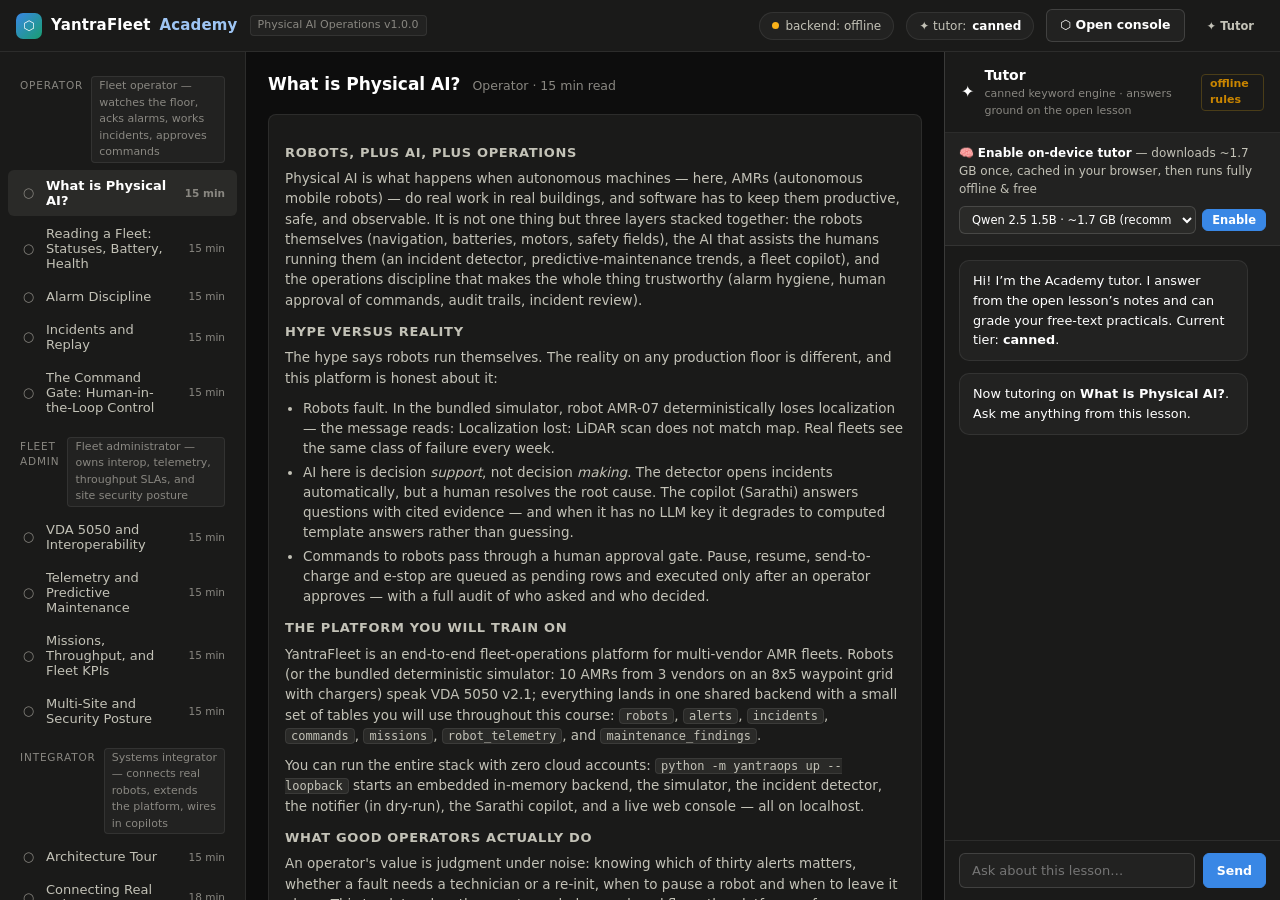
==== academy/index.html @ 687c4c83 "v0.10: YantraFleet Academy — learn-by-operating, live-verified checkride certification, WebLLM on-de" ====
<!DOCTYPE html>
<!-- ================================================================
  YantraFleet ACADEMY — learn Physical AI by operating a live fleet
  =================================================================
  CONFIG (all optional — the academy degrades gracefully):

  1. Content packs
     - Loaded from ./content/pack-physical-ai.json (relative fetch).
     - On ANY failure (404, file://, bad JSON, schema mismatch) the app
       falls back to a small EMBEDDED starter pack (3 lessons + a
       checkride) so the page always works.
     - The full pack schema is documented in academy/README.md.

  2. Live backend (PostgREST / Supabase — same params as the console)
     - ?supa=<PostgREST base url>   overrides SUPA_URL
     - ?key=<anon key>              overrides SUPA_KEY
     - ?site=<site id>              exposed as window.SITE
     Practical "Verify" buttons and the checkride query the backend
     read-only (GET /rest/v1/<table>?<filter>). If the backend is
     unreachable, verification fails with a clear message — lessons
     and quizzes still work fully offline.

  3. Tutor tiers (window.YFTutor — stable interface, swappable guts)
     - 'canned'  : built-in keyword engine over the lesson's
                   tutor_context + key_points. Always available.
     - 'sarathi' : if http://localhost:8001/health is reachable,
                   questions POST to /ask with a lesson-context prefix.
                   ?token=<bearer> adds an Authorization header
                   (same convention as the console copilot).
     - 'webllm'  : OPT-IN in-browser model via WebLLM (mlc-ai). Nothing
                   loads at page-open: the runtime is dynamic-import()ed
                   from a CDN only after the user clicks "Enable
                   on-device tutor" in the tutor panel (WebGPU browsers
                   only; model weights are cached by the browser, then
                   questions never leave the machine). Test/self-host
                   seam: window.__YF_WEBLLM_FACTORY (see the WEBLLM
                   TIER section at the bottom of the script).

  4. 'Open console' links to ../console/index.html preserving the
     supa/key/site/token query params.

  No build step. Open index.html directly or serve statically:
      cd academy && python3 -m http.server 8090
  ================================================================ -->
<html lang="en">
<head>
<meta charset="UTF-8">
<meta name="viewport" content="width=device-width, initial-scale=1.0">
<title>YantraFleet Academy — Learn Physical AI</title>
<style>
/* ============ Design tokens (shared with the console — dark, ISA-101) ============ */
:root{
  --page:#0d0d0d; --surface:#1a1a19; --surface2:#222221; --surface3:#2a2a28;
  --border:rgba(255,255,255,.08); --border2:rgba(255,255,255,.14);
  --ink:#ffffff; --ink2:#c3c2b7; --muted:#898781;
  --s1:#3987e5; --s2:#d95926; --s3:#199e70; --s4:#c98500;
  --good:#0ca30c; --warn:#fab219; --serious:#ec835a; --crit:#d03b3b;
  --accent:#3987e5;
  --r:8px; --r-sm:6px;
  --font:system-ui,-apple-system,"Segoe UI",sans-serif;
}
*{box-sizing:border-box;margin:0;padding:0}
[hidden]{display:none!important}
html,body{height:100%}
body{background:var(--page);color:var(--ink);font-family:var(--font);font-size:13.5px;line-height:1.5;overflow:hidden}
button{font-family:inherit;cursor:pointer}
a{color:#9ec5f4}
::-webkit-scrollbar{width:10px;height:10px}
::-webkit-scrollbar-thumb{background:#333;border-radius:6px;border:2px solid var(--page)}
::-webkit-scrollbar-track{background:transparent}

/* ============ App shell: header / rail / main / tutor ============ */
#app{display:grid;grid-template-columns:246px 1fr 336px;grid-template-rows:52px 1fr;height:100vh}
#app.no-tutor{grid-template-columns:246px 1fr 0}
#app.no-tutor #tutor{display:none}
header{grid-column:1/4;display:flex;align-items:center;gap:12px;padding:0 16px;background:var(--surface);border-bottom:1px solid var(--border)}
.logo{display:flex;align-items:center;gap:9px;font-weight:700;font-size:15px;letter-spacing:.01em}
.logo .mark{width:26px;height:26px;border-radius:7px;background:linear-gradient(135deg,#3987e5,#199e70);display:grid;place-items:center;font-size:13px}
.spacer{flex:1}
.chip{display:inline-flex;align-items:center;gap:6px;background:var(--surface2);border:1px solid var(--border);border-radius:20px;padding:4px 12px;font-size:12px;color:var(--ink2);white-space:nowrap}
.chip .dot{width:7px;height:7px;border-radius:50%}
.pill{font-size:11px;color:var(--muted);background:var(--surface2);border:1px solid var(--border);border-radius:4px;padding:1px 7px}
.btn{background:var(--surface2);border:1px solid var(--border2);color:var(--ink);border-radius:var(--r-sm);padding:6px 13px;font-size:12.5px;font-weight:600;display:inline-flex;align-items:center;gap:6px;text-decoration:none}
.btn:hover{background:var(--surface3)}
.btn.primary{background:var(--accent);border-color:var(--accent);color:#fff}
.btn.primary:hover{filter:brightness(1.1)}
.btn.ghost{background:none;border-color:transparent;color:var(--ink2)}
.btn.ghost:hover{background:var(--surface2)}
.btn.sm{padding:3px 9px;font-size:11.5px}
.btn.danger{border-color:#5c2a2a;color:#e66767}
.btn[disabled]{opacity:.45;cursor:not-allowed}

/* ============ Left rail (tracks / lessons) ============ */
#rail{background:var(--surface);border-right:1px solid var(--border);padding:12px 8px;display:flex;flex-direction:column;gap:2px;overflow-y:auto}
#rail .sec{font-size:10.5px;text-transform:uppercase;letter-spacing:.08em;color:var(--muted);padding:12px 12px 5px;display:flex;gap:8px;align-items:baseline}
#rail .sec .role{margin-left:auto;text-transform:none;letter-spacing:0}
#rail button.lsn{display:flex;align-items:center;gap:9px;width:100%;background:none;border:none;color:var(--ink2);padding:8px 12px;border-radius:var(--r-sm);font-size:13px;text-align:left}
#rail button.lsn:hover{background:var(--surface2);color:var(--ink)}
#rail button.lsn.on{background:var(--surface3);color:var(--ink);font-weight:600}
#rail .tick{width:17px;text-align:center;font-style:normal;flex:none}
#rail .tick.done{color:var(--good)}
#rail .tick.todo{color:var(--muted)}
#rail .min{margin-left:auto;font-size:10.5px;color:var(--muted);white-space:nowrap}
.rail-foot{margin-top:auto;padding:10px 8px 4px;border-top:1px solid var(--border);display:flex;flex-direction:column;gap:6px}
.rail-foot .row{display:flex;gap:6px}
.rail-foot .note{font-size:10.5px;color:var(--muted);padding:0 4px}
.prog-track{background:var(--surface3);border-radius:4px;height:6px;overflow:hidden;margin:4px 4px 2px}
.prog-fill{height:100%;border-radius:4px;background:var(--s3);transition:width .3s ease}

/* ============ Main ============ */
main{overflow:hidden;position:relative;display:flex}
.view{display:none;flex:1;overflow-y:auto;padding:20px 22px}
.view.on{display:block}
.vhead{display:flex;align-items:baseline;gap:12px;margin-bottom:16px;flex-wrap:wrap}
.vhead h1{font-size:17px;font-weight:700}
.vhead .sub{color:var(--muted);font-size:12.5px}
.vhead .right{margin-left:auto;display:flex;gap:8px;align-items:center}
.card{background:var(--surface);border:1px solid var(--border);border-radius:var(--r);padding:16px;margin-bottom:14px}
.card h3{font-size:12px;font-weight:600;color:var(--ink2);text-transform:uppercase;letter-spacing:.05em;margin-bottom:10px;display:flex;align-items:center;gap:8px}
.card h3 .right{margin-left:auto;font-weight:400;text-transform:none;letter-spacing:0;color:var(--muted);font-size:11.5px}
.empty{color:var(--muted);font-size:12.5px;padding:14px;text-align:center}
.body-html p{margin:0 0 10px;color:var(--ink2)}
.body-html p:last-child{margin-bottom:0}
.body-html b,.body-html strong{color:var(--ink)}
.body-html ul,.body-html ol{margin:6px 0 10px 18px;color:var(--ink2)}
.body-html li{margin:3px 0}
.body-html code{background:var(--surface3);border:1px solid var(--border);border-radius:4px;padding:0 5px;font-size:12px}
.body-html pre{background:var(--surface3);border:1px solid var(--border);border-radius:6px;padding:10px 12px;overflow-x:auto;font-size:12px;margin:8px 0}
.body-html h3,.body-html h4{margin:12px 0 6px;font-size:13px}
.kp{display:flex;gap:9px;padding:6px 0;font-size:12.8px;color:var(--ink2);border-bottom:1px solid var(--border);align-items:flex-start}
.kp:last-child{border-bottom:none}
.kp .ic{color:var(--s3);flex:none;font-style:normal}

/* ============ Quiz ============ */
.qq{padding:12px 0;border-bottom:1px solid var(--border)}
.qq:last-child{border-bottom:none}
.qq .qt{font-weight:600;margin-bottom:8px;font-size:13px}
.q-opt{display:block;width:100%;text-align:left;background:var(--surface2);border:1px solid var(--border);color:var(--ink2);border-radius:var(--r-sm);padding:8px 12px;font-size:12.5px;margin:5px 0}
.q-opt:hover{border-color:var(--border2);color:var(--ink)}
.q-opt.ok{border-color:var(--s3);color:#7fd6b3;background:#12241c}
.q-opt.bad{border-color:var(--crit);color:#e88;background:#2a1414}
.q-opt[disabled]{cursor:default}
.q-explain{margin-top:8px;font-size:12.3px;border-radius:var(--r-sm);padding:9px 12px;border:1px solid var(--border);background:var(--surface2);color:var(--ink2)}
.q-explain b{color:var(--ink)}
.q-explain.right b{color:#7fd6b3}
.q-explain.wrong b{color:#e88}
#quiz-score{font-size:12.5px;margin-top:10px;color:var(--ink2)}
#quiz-score b{color:var(--ink)}

/* ============ Practical / verify ============ */
.practical{border-left:3px solid var(--accent)}
.vres{margin-top:10px;border-radius:var(--r-sm);padding:9px 12px;font-size:12.5px;border:1px solid var(--border);display:none}
.vres.show{display:block}
.vres.ok{background:#12241c;border-color:#1e4a38;color:#7fd6b3}
.vres.bad{background:#2a1414;border-color:#5c2a2a;color:#e88}
textarea.free{width:100%;min-height:84px;background:var(--surface2);border:1px solid var(--border2);border-radius:var(--r-sm);color:var(--ink);padding:9px 12px;font-size:12.8px;font-family:inherit;outline:none;resize:vertical;margin:8px 0}
textarea.free:focus{border-color:#2a4a75}

/* ============ Checkride ============ */
.cr-meta{display:flex;gap:10px;align-items:center;flex-wrap:wrap;margin-bottom:14px}
.cr-timer{font-variant-numeric:tabular-nums;font-weight:700;font-size:15px;background:var(--surface2);border:1px solid var(--border2);border-radius:var(--r-sm);padding:4px 12px}
.cr-steps{display:flex;gap:6px;margin:2px 0 0}
.cr-dot{width:22px;height:6px;border-radius:3px;background:var(--surface3)}
.cr-dot.pass{background:var(--s3)}
.cr-dot.fail{background:var(--crit)}
.cr-dot.cur{background:var(--accent)}
.rubric li{margin:3px 0;color:var(--ink2);font-size:12.3px}
input.name{background:var(--surface2);border:1px solid var(--border2);border-radius:var(--r-sm);color:var(--ink);padding:9px 12px;font-size:13px;font-family:inherit;outline:none;width:260px}
input.name:focus{border-color:#2a4a75}

/* ============ Certificate (light "paper" card, print-first) ============ */
.cert{background:#fbfaf6;color:#1c1c1a;border-radius:10px;max-width:760px;margin:0 auto;padding:44px 52px;border:1px solid #d9d6cb;box-shadow:0 18px 50px rgba(0,0,0,.5)}
.cert .brand{display:flex;align-items:center;gap:10px;font-weight:700;font-size:15px;color:#333}
.cert .brand .mark{width:28px;height:28px;border-radius:7px;background:linear-gradient(135deg,#3987e5,#199e70);display:grid;place-items:center;color:#fff;font-size:13px}
.cert h2{font-size:24px;margin:26px 0 4px;letter-spacing:.01em}
.cert .sub2{color:#6b6a63;font-size:13px}
.cert .name{font-size:30px;font-weight:700;margin:22px 0 4px;border-bottom:2px solid #d9d6cb;display:inline-block;padding:0 24px 6px}
.cert .meta{display:flex;gap:34px;margin-top:26px;flex-wrap:wrap}
.cert .meta .kv{font-size:12.5px;color:#6b6a63}
.cert .meta .kv b{display:block;color:#1c1c1a;font-size:14px;font-variant-numeric:tabular-nums}
.cert .code{margin-top:26px;font-size:11.5px;color:#6b6a63}
.cert .code b{font-family:ui-monospace,Menlo,monospace;color:#333;letter-spacing:.08em}
.cert .foot{margin-top:24px;padding-top:14px;border-top:1px solid #e4e1d6;font-size:10.5px;color:#8a887f}
.cert-actions{max-width:760px;margin:14px auto 0;display:flex;gap:8px;justify-content:center}

/* ============ Tutor panel ============ */
#tutor{background:var(--surface);border-left:1px solid var(--border2);display:flex;flex-direction:column;overflow:hidden}
.tp-head{display:flex;align-items:center;gap:10px;padding:13px 16px;border-bottom:1px solid var(--border)}
.tp-head .t{font-weight:700;font-size:14px}
.tp-head .s{font-size:11px;color:var(--muted)}
.tp-body{flex:1;overflow-y:auto;padding:14px;display:flex;flex-direction:column;gap:12px}
.msg{max-width:94%;border-radius:10px;padding:10px 13px;font-size:12.8px;line-height:1.55}
.msg.user{align-self:flex-end;background:#1c3a63;border:1px solid #2a4a75}
.msg.ai{align-self:flex-start;background:var(--surface2);border:1px solid var(--border)}
.msg.ai ul{margin:6px 0 2px 16px}
.msg .src{display:inline-block;margin-top:7px}
.tp-input{display:flex;gap:8px;padding:12px 14px;border-top:1px solid var(--border)}
.tp-input input{flex:1;background:var(--surface2);border:1px solid var(--border2);border-radius:var(--r-sm);color:var(--ink);padding:9px 12px;font-size:13px;font-family:inherit;outline:none}
.tp-input input:focus{border-color:#2a4a75}
.tier-pill{font-size:11px;border-radius:4px;padding:1px 8px;border:1px solid;font-weight:600}
.tier-pill.canned{color:var(--s4);border-color:#4a3d18}
.tier-pill.sarathi{color:#7fd6b3;border-color:#1e4a38}
.tier-pill.webllm{color:#9ec5f4;border-color:#2a4a75}

/* ============ WebLLM opt-in card (tutor panel) ============ */
#webllm-card{border-bottom:1px solid var(--border);padding:11px 14px;background:var(--surface2);font-size:12px}
#webllm-card .wl-head{color:var(--ink2);line-height:1.5}
#webllm-card .wl-head b{color:var(--ink)}
#webllm-card .wl-row{display:flex;gap:6px;margin-top:8px;align-items:center}
#webllm-card select{flex:1;min-width:0;background:var(--surface3);border:1px solid var(--border2);border-radius:var(--r-sm);color:var(--ink);padding:5px 8px;font-size:11.5px;font-family:inherit}
.wl-prog{background:var(--surface3);border-radius:4px;height:6px;overflow:hidden;margin-top:8px}
.wl-prog-fill{height:100%;background:var(--s1);border-radius:4px;transition:width .2s ease;width:0}
.wl-status{margin-top:5px;font-size:10.5px;color:var(--muted)}

/* ============ Toast ============ */
#toasts{position:fixed;bottom:18px;right:18px;display:flex;flex-direction:column;gap:8px;z-index:100}
.toast{background:var(--surface2);border:1px solid var(--border2);border-left:3px solid var(--accent);border-radius:var(--r-sm);padding:10px 14px;font-size:12.5px;box-shadow:0 10px 30px rgba(0,0,0,.5);animation:tin .2s ease}
@keyframes tin{from{transform:translateY(8px);opacity:0}}

@media(max-width:1180px){#app{grid-template-columns:220px 1fr 0}#tutor{display:none}}

/* ============ Print: certificate only ============ */
@media print{
  body{background:#fff;overflow:visible}
  header,#rail,#tutor,#toasts,.cert-actions,.no-print{display:none!important}
  #app{display:block;height:auto}
  main{overflow:visible;display:block}
  .view{display:none;padding:0}
  #v-cert{display:block!important;overflow:visible}
  .cert{box-shadow:none;border:2px solid #444;max-width:none}
}
</style>
</head>
<body>
<div id="app">
<header>
  <div class="logo"><div class="mark">⬡</div>YantraFleet <span style="color:#9ec5f4">Academy</span></div>
  <span class="pill" id="pack-src">loading pack…</span>
  <div class="spacer"></div>
  <div class="chip" id="chip-backend" title="Live backend used by the practical Verify checks"><span class="dot" id="be-dot" style="background:var(--muted)"></span><span id="be-lbl">backend: probing…</span></div>
  <div class="chip" title="Active tutor tier (see YFTutor in the page script)">✦ tutor: <b id="tutor-tier" style="color:var(--ink)">canned</b></div>
  <a class="btn" id="btn-open-console" href="../console/index.html" target="_blank" rel="noopener">⬡ Open console</a>
  <button class="btn ghost sm" id="btn-tutor-toggle" title="Show / hide the tutor panel">✦ Tutor</button>
</header>

<nav id="rail" aria-label="Tracks and lessons"><!-- rendered by Rail.render() --></nav>

<main id="main">
  <div class="view on" id="v-lesson"></div>
  <div class="view" id="v-checkride"></div>
  <div class="view" id="v-cert"></div>
</main>

<aside id="tutor" aria-label="Tutor panel">
  <div class="tp-head"><span style="font-size:16px">✦</span>
    <div><div class="t">Tutor</div><div class="s" id="tutor-sub">answers ground on the open lesson</div></div>
    <span class="tier-pill canned" id="tutor-tier-pill" style="margin-left:auto">offline rules</span>
  </div>
  <div id="webllm-card" hidden>
    <div class="wl-head">🧠 <b>Enable on-device tutor</b> — downloads ~1.7 GB once, cached in your browser, then runs fully offline &amp; free</div>
    <div class="wl-row" id="webllm-optin">
      <select id="webllm-model" aria-label="On-device model"></select>
      <button class="btn primary sm" id="webllm-enable">Enable</button>
    </div>
    <div class="wl-row" id="webllm-active" hidden>
      <span class="pill" style="color:#9ec5f4;border-color:#2a4a75">✓ on-device model active</span>
      <button class="btn danger sm" id="webllm-disable">Disable on-device tutor</button>
    </div>
    <div class="wl-prog" id="webllm-prog" hidden><div class="wl-prog-fill" id="webllm-prog-fill"></div></div>
    <div class="wl-status" id="webllm-status" hidden></div>
  </div>
  <div class="tp-body" id="tutor-log"></div>
  <div class="tp-input">
    <input id="tutor-in" placeholder="Ask about this lesson…">
    <button class="btn primary" id="tutor-send">Send</button>
  </div>
</aside>
</div>
<div id="toasts"></div>
<input type="file" id="imp-file" accept="application/json" style="display:none">

<script>
"use strict";
/* ================================================================
   YantraFleet Academy — lesson engine + live-backend practicals +
   checkride/certificate + pluggable tutor (window.YFTutor).
   Single file, no build step. Content schema: see academy/README.md.
   ================================================================ */
const $=s=>document.querySelector(s), $$=s=>[...document.querySelectorAll(s)];
const esc=s=>String(s==null?'':s).replace(/&/g,'&amp;').replace(/</g,'&lt;').replace(/>/g,'&gt;').replace(/"/g,'&quot;');
const pad=n=>String(n).padStart(2,'0');
function toast(m){const d=document.createElement('div');d.className='toast';d.textContent=m;$('#toasts').appendChild(d);setTimeout(()=>d.remove(),4200);}

/* ---------------- Backend config (same query params as the console) -------- */
const _cfg=new URLSearchParams(location.search);
const SUPA_URL=_cfg.get('supa')||'https://flwyvhsmgrrqpmhcqlzd.supabase.co';
const SUPA_KEY=_cfg.get('key')||'sb_publishable_7rqvPRggmPDRKNL8Jurcqg_Hf531puf'; // publishable anon key — safe client-side
window.SITE=_cfg.get('site')||null;

const API={
  hdr(extra){return Object.assign({'apikey':SUPA_KEY,'Authorization':'Bearer '+SUPA_KEY,'Content-Type':'application/json'},extra||{});},
  /* fetch wrapper, 4 s timeout — mirrors the console's Sync.q */
  async q(path,opt){
    const c=new AbortController();const t=setTimeout(()=>c.abort(),4000);
    try{const r=await fetch(SUPA_URL+'/rest/v1/'+path,Object.assign({signal:c.signal},opt,{headers:this.hdr(opt&&opt.headers)}));
      clearTimeout(t);
      if(!r.ok)throw new Error('HTTP '+r.status);
      const txt=await r.text();return txt?JSON.parse(txt):null;
    }catch(e){clearTimeout(t);throw e;}
  },
  reachable:null,
  async probe(){
    try{await this.q('alerts?select=id&limit=1');this.reachable=true;}
    catch(e){this.reachable=false;}
    const d=$('#be-dot'),l=$('#be-lbl');
    if(d)d.style.background=this.reachable?'var(--good)':'var(--warn)';
    if(l)l.textContent=this.reachable?'backend: connected':'backend: offline';
    return this.reachable;
  }
};

/* ---------------- HTML sanitizer (body_html / instructions_html) -----------
   Allowed subset: p br b strong i em code pre ul ol li h3 h4 span a[href].
   Everything else is unwrapped (text kept); script-ish elements are removed
   outright; all attributes are stripped except a safe href on <a>. */
const SAFE_TAGS={P:1,BR:1,B:1,STRONG:1,I:1,EM:1,CODE:1,PRE:1,UL:1,OL:1,LI:1,H3:1,H4:1,SPAN:1,A:1};
const DROP_TAGS={SCRIPT:1,STYLE:1,IFRAME:1,OBJECT:1,EMBED:1,LINK:1,META:1,FORM:1,INPUT:1,BUTTON:1,TEXTAREA:1,SELECT:1,SVG:1,MATH:1,TEMPLATE:1};
function sanitize(html){
  const t=document.createElement('template');t.innerHTML=String(html||'');
  let changed=true;
  while(changed){
    changed=false;
    for(const el of t.content.querySelectorAll('*')){
      if(DROP_TAGS[el.tagName]){el.remove();changed=true;break;}
      if(!SAFE_TAGS[el.tagName]){el.replaceWith(...el.childNodes);changed=true;break;}
    }
  }
  for(const el of t.content.querySelectorAll('*')){
    for(const a of [...el.attributes]){
      const keep=el.tagName==='A'&&a.name==='href'&&/^(https?:|\.\/|\.\.\/|\/|#)/i.test(a.value.trim());
      if(!keep)el.removeAttribute(a.name);
    }
    if(el.tagName==='A'){el.setAttribute('target','_blank');el.setAttribute('rel','noopener');}
  }
  return t.innerHTML;
}

/* ================================================================
   EMBEDDED starter pack — used whenever ./content/pack-physical-ai.json
   cannot be fetched/parsed, so the app always works (file://, offline,
   content agent not finished yet). Same schema as external packs.
   ================================================================ */
const EMBEDDED_PACK={
 id:'physical-ai-starter', title:'Physical AI Starter', version:'0.1.0-embedded',
 tracks:[
  {id:'trk-operator',title:'Fleet Operator Foundations',role:'Operator',
   lesson_ids:['pai-101','pai-102','pai-103']}
 ],
 lessons:[
  {id:'pai-101',title:'What is Physical AI?',minutes:8,track:'trk-operator',
   body_html:'<p><b>Physical AI</b> is software that senses, decides and acts in the real world — warehouse robots, delivery drones, inspection rovers. Unlike a chatbot, a physical agent pays for every mistake in bumped racks, blocked aisles and lost throughput.</p><p>A fleet like YantraFleet’s stitches three loops together: <b>perception</b> (LiDAR, cameras, wheel odometry fused into a position estimate), <b>planning</b> (task allocation and path routing across the fleet) and <b>actuation</b> (motor control with safety interlocks). The operator console you’ll use sits above all three, turning raw telemetry into decisions a human can supervise.</p><ul><li>Robots publish status, battery and position every few seconds.</li><li>Alerts fire when a robot’s confidence or health degrades.</li><li>Operators acknowledge alerts and approve risky commands.</li></ul>',
   key_points:[
    'Physical AI systems close a sense → decide → act loop in the real world, where errors have physical cost.',
    'Localization fuses LiDAR, cameras and odometry into a position estimate with a confidence score.',
    'The operator console renders fleet telemetry: status, battery, position and alerts for every robot.',
    'Acknowledging an alert tells the fleet a human has seen it — unacked critical alerts page the on-call operator.'
   ],
   quiz:[
    {q:'What makes Physical AI different from a purely digital agent?',
     options:['It always uses bigger neural networks','Its mistakes have physical cost in the real world','It never needs a human in the loop','It runs only on robots with wheels'],
     answer_idx:1,explain:'Physical agents act in the real world, so errors cost real throughput, damage or safety margin — that is why fleets keep humans supervising.'},
    {q:'Which sensors typically feed a robot’s localization estimate?',
     options:['Only GPS','LiDAR, cameras and wheel odometry','The operator’s mouse position','The WMS order queue'],
     answer_idx:1,explain:'Indoor robots fuse LiDAR scans, camera features and wheel odometry — GPS is useless inside a warehouse.'}
   ],
   practical:{
    instructions_html:'<p>Open the live console (button in the header — it keeps your backend settings), find an <b>unacknowledged alert</b> in the Overview alert feed and press <b>Ack</b>. Then come back here and press Verify: the academy queries the same backend for acknowledged alert rows.</p>',
    verify:{kind:'backend_check',table:'alerts',filter:'ack=eq.true&select=id&limit=10',expect:'rows>0'}
   },
   tutor_context:'Physical AI means software agents that sense, decide and act in the physical world, such as warehouse robots. Localization is the robot’s estimate of where it is, fused from LiDAR, cameras and wheel odometry, and it carries a confidence score. When localization confidence drops below threshold the robot performs a protective stop. The operator console shows each robot’s status, battery, position and alerts. Acknowledging an alert marks that a human operator has seen it; unacknowledged critical alerts can page the on-call operator. Throughput is measured in tasks per hour and drops when robots fault or reroute.'},

  {id:'pai-102',title:'Reading Fleet Telemetry',minutes:10,track:'trk-operator',
   body_html:'<p>Telemetry is the fleet’s heartbeat. Each robot streams <b>status</b> (active, charging, fault, e-stop), <b>battery</b> percentage, <b>position</b>, speed and health scores. The skill of a good operator is triage: which of ten robots deserves your next minute?</p><p>Rules of thumb:</p><ul><li>A <b>fault</b> status beats everything — a stopped robot can block an aisle and drag fleet throughput down.</li><li>Battery below ~30% should already be heading to a charger; if not, ask why.</li><li>Rising motor temperature plus vibration anomalies predict mechanical failure days ahead — that is <b>predictive maintenance</b>.</li></ul><p>Every number is evidence. The console’s charts and the copilot both exist to turn that evidence into a decision.</p>',
   key_points:[
    'Triage order: faults and e-stops first, then low battery, then degradations and maintenance findings.',
    'A faulted robot mid-aisle causes reroutes that tax the whole fleet, not just one robot.',
    'Battery under about 30% should trigger a charge trip; watch robots that ignore the threshold.',
    'Motor temperature and vibration trends predict failures days early — predictive maintenance buys planned downtime instead of mid-shift stops.'
   ],
   quiz:[
    {q:'Two robots need attention: one shows a fault mid-aisle, one is at 28% battery heading to a charger. Which first?',
     options:['The low-battery robot','The faulted robot','Neither, wait for more alerts','Restart the console'],
     answer_idx:1,explain:'The faulted robot is blocking an aisle and degrading everyone’s routes; the other robot is already doing the right thing.'},
    {q:'What does a rising vibration trend with elevated motor temperature usually indicate?',
     options:['A software bug in the console','Imminent mechanical wear — schedule maintenance','The robot is moving too slowly','Nothing, both are cosmetic'],
     answer_idx:1,explain:'Vibration + heat is the classic mechanical wear signature; catching it early converts a mid-shift failure into a planned 40-minute swap.'}
   ],
   practical:{
    instructions_html:'<p>In your own words: a robot has just dropped to a <b>localization fault</b> in a busy aisle. Describe what you would check first and what you would do in the first five minutes. Write 2–4 sentences below and let the tutor grade it against the rubric.</p>',
    verify:{kind:'self_check',prompt:'A robot shows a localization fault in a busy aisle. What do you check first, and what do you do in the first five minutes?'}
   },
   tutor_context:'Telemetry triage: handle faults and e-stops first because a stopped robot blocks aisles and forces reroutes, then low battery robots, then degradations. Battery below thirty percent should send a robot to a charger. Motor temperature and vibration trends are predictive maintenance signals: rising vibration sigma with elevated temperature means bearing or drivetrain wear with days of remaining useful life. A localization fault means the robot lost position confidence; check the map for where it stopped, check whether reflectors or racks moved nearby, re-localize from a known anchor, and clear the aisle. Escalate to an incident when throughput drops or multiple robots reroute.'},

  {id:'pai-103',title:'Humans in the Loop: Commands & Approvals',minutes:7,track:'trk-operator',
   body_html:'<p>Autonomy is a dial, not a switch. YantraFleet routes risky robot commands — <code>pause</code>, <code>resume</code>, <code>charge</code>, <code>estop</code> — through a <b>command queue with human approval</b>. The console writes a <i>pending</i> command row; a supervisor approves or rejects it; only then does the robot adapter execute it and stamp the result.</p><p>This gives you an audit trail for free: every command records who requested it, who decided, and what happened. When something goes wrong at 2 a.m., the audit view answers "who told the robot to do that?" in one query.</p>',
   key_points:[
    'Risky commands go through a pending → approved/rejected → executed pipeline, never straight to the robot.',
    'Every command row records requester, decider and outcome — an audit trail by construction.',
    'E-stop is the highest-severity command and always deserves a second pair of eyes.',
    'The same queue pattern lets the console, copilot and future automations share one safety gate.'
   ],
   quiz:[
    {q:'Why do commands pass through a pending/approved queue instead of going straight to the robot?',
     options:['It makes the UI look busier','Human approval plus an audit trail for risky actions','Robots cannot parse direct commands','To slow down operators on purpose'],
     answer_idx:1,explain:'The queue is a human-in-the-loop safety gate and doubles as the audit log of who requested and approved every action.'}
   ],
   practical:{
    instructions_html:'<p>From the console, queue a <b>pause</b> command for any robot (open a robot’s drawer, or run <code>cmdRobot(\'AMR-02\',\'pause\')</code> from the palette’s robot actions). Then press Verify — the academy checks the backend command queue for your pause command.</p>',
    verify:{kind:'backend_check',table:'commands',filter:'cmd=eq.pause&select=id,status&limit=10',expect:'rows>0'}
   },
   tutor_context:'Human in the loop command flow: the console inserts a command row with status pending, containing robot id, command such as pause resume charge or estop, and requested_by. A supervisor approves or rejects it, setting decided_by. The simulator or robot adapter executes approved commands and marks them executed or failed with a reason. This pipeline is both a safety gate and an audit trail. E-stop is the most severe command. The audit view lists the full command history with every status.'}
 ],
 checkride:{
  id:'cr-operator-1', title:'Operator Checkride I', pass_threshold:0.66,
  steps:[
   {instruction_html:'<p><b>Acknowledge an alert.</b> Open the console, find any unacknowledged alert and press Ack. Verify checks that the backend now holds at least one acknowledged alert.</p>',
    verify:{kind:'backend_check',table:'alerts',filter:'ack=eq.true&select=id&limit=10',expect:'rows>0'},
    rubric_points:['Found the alert feed on the Overview','Acknowledged an alert on the live backend']},
   {instruction_html:'<p><b>Queue a pause command.</b> From the console, request a <code>pause</code> for any robot so it lands in the human-approval queue. Verify checks the commands table for it.</p>',
    verify:{kind:'backend_check',table:'commands',filter:'cmd=eq.pause&select=id&limit=10',expect:'rows>0'},
    rubric_points:['Used the command queue instead of a direct action','Command row visible with requester recorded']},
   {instruction_html:'<p><b>Leave the board clean.</b> Acknowledge every remaining <b>critical</b> alert. Verify passes when no unacknowledged critical alerts remain on the backend.</p>',
    verify:{kind:'backend_check',table:'alerts',filter:'sev=eq.crit&ack=eq.false&select=id',expect:'rows==0'},
    rubric_points:['Cleared all critical alerts','Understands the alert acknowledgement discipline']}
  ]
 }
};

/* ---------------- Content loader ---------------- */
const Content={
  pack:null, source:'embedded',
  valid(p){return p&&typeof p==='object'&&p.pack&&Array.isArray(p.pack.lessons)&&p.pack.lessons.length>0&&Array.isArray(p.pack.tracks);},
  async load(){
    try{
      const r=await fetch('./content/pack-physical-ai.json',{cache:'no-store'});
      if(!r.ok)throw new Error('HTTP '+r.status);
      const j=await r.json();
      if(!this.valid(j))throw new Error('schema mismatch');
      this.pack=j.pack; this.source='file';
    }catch(e){
      this.pack=EMBEDDED_PACK; this.source='embedded';
    }
    const el=$('#pack-src');
    if(el)el.textContent=this.source==='file'
      ?`${this.pack.title} v${this.pack.version||'?'}`
      :'embedded starter pack';
    return this.pack;
  },
  lesson(id){return this.pack.lessons.find(l=>l.id===id)||null;}
};

/* ---------------- Progress (localStorage, always try/catch) ---------------- */
const Progress={
  KEY:'yfa_progress_v1',
  data:{quiz:{},practicals:{},checkride:null,cert:null,lastLesson:null},
  load(){try{const s=localStorage.getItem(this.KEY);if(s){const j=JSON.parse(s);if(j&&typeof j==='object')this.data=Object.assign(this.data,j);}}catch(e){}},
  save(){try{localStorage.setItem(this.KEY,JSON.stringify(this.data));}catch(e){}},
  quizDone(l){if(!l.quiz||!l.quiz.length)return true;
    const q=this.data.quiz[l.id];return !!q&&Object.keys(q.answers||{}).length>=l.quiz.length;},
  practicalDone(l){if(!l.practical)return true;return !!this.data.practicals[l.id];},
  lessonDone(l){return this.quizDone(l)&&this.practicalDone(l);},
  doneCount(){return Content.pack.lessons.filter(l=>this.lessonDone(l)).length;},
  export(){
    const payload={app:'yantrafleet-academy',version:1,exported_at:new Date().toISOString(),
      pack_id:Content.pack.id,progress:this.data};
    download('yantrafleet-academy-progress.json',JSON.stringify(payload,null,2));
    toast('Progress exported');
  },
  import(text){
    try{
      const j=JSON.parse(text);
      const p=j&&j.progress?j.progress:j;   // accept raw progress too
      if(!p||typeof p!=='object'||(!p.quiz&&!p.practicals&&!p.checkride))throw new Error('not a progress file');
      this.data=Object.assign({quiz:{},practicals:{},checkride:null,cert:null,lastLesson:null},p);
      this.save(); Rail.render();
      const cur=Content.lesson(state.lessonId); if(cur)Lesson.render(cur);
      toast('Progress imported');
    }catch(e){toast('⚠ Import failed: '+e.message);}
  }
};
function download(name,text){
  const b=new Blob([text],{type:'application/json'});
  const a=document.createElement('a');a.href=URL.createObjectURL(b);a.download=name;
  document.body.appendChild(a);a.click();
  setTimeout(()=>{URL.revokeObjectURL(a.href);a.remove();},400);
}

/* ================================================================
   window.YFTutor — the tutor interface. STABLE CONTRACT for the
   future tutor-upgrade agent; UI code calls only these four methods:

     YFTutor.status()               -> 'canned' | 'sarathi' | 'webllm'
     YFTutor.init(opts?)            -> Promise<void>   (probes tiers)
     YFTutor.ask(question, lessonCtx) -> Promise<{answer, source}>
     YFTutor.grade(answer, rubric[])  -> Promise<{score, feedback}>

   lessonCtx is the full lesson object (tutor_context, key_points,
   title, …). score is 0..1. source is 'canned'|'webllm'|'sarathi'.
   ================================================================ */
window.YFTutor={
  _tier:'canned',
  _backend:null,                             // registered webllm-style backend
  _sarathiOk:false,                          // last /health probe result
  SARATHI_URL:'http://localhost:8001',
  TOKEN:_cfg.get('token')||null,
  status(){return this._tier;},
  _hdr(extra){const h=Object.assign({},extra||{});if(this.TOKEN)h['Authorization']='Bearer '+this.TOKEN;return h;},
  async init(opts){
    opts=opts||{};
    if(opts.sarathiUrl)this.SARATHI_URL=opts.sarathiUrl;
    /* sarathi tier: reachable /health promotes the tier */
    try{
      const c=new AbortController();const t=setTimeout(()=>c.abort(),2000);
      try{const r=await fetch(this.SARATHI_URL+'/health',{signal:c.signal,headers:this._hdr()});
        if(r.ok){this._sarathiOk=true;this._tier='sarathi';}}
      finally{clearTimeout(t);}
    }catch(e){/* stay canned */}
    if(this._backend&&this._backend.ready&&this._backend.ready())this._tier=this._backend.name||'webllm';
    tierChanged();
  },
  /** Extra tiers plug in here (see the WEBLLM TIER section below). */
  registerBackend(b){
    if(!b||typeof b.ask!=='function')throw new Error('backend needs ask()');
    this._backend=b;
    if(!b.ready||b.ready()){this._tier=b.name||'webllm';tierChanged();}
  },
  /** Removes the registered backend and demotes to the best remaining tier. */
  unregisterBackend(){
    this._backend=null;
    this._tier=this._sarathiOk?'sarathi':'canned';
    tierChanged();
  },
  /* onToken (optional) receives the accumulated answer text as a streaming
     backend produces it — non-streaming tiers simply never call it. */
  async ask(question,lessonCtx,onToken){
    question=String(question||'').trim();
    if(!question)return {answer:'Ask me anything about the open lesson.',source:'canned'};
    if(this._backend&&(!this._backend.ready||this._backend.ready())){
      try{const r=await this._backend.ask(question,lessonCtx,onToken);
        return {answer:r.answer,source:this._backend.name||'webllm'};}catch(e){}
    }
    if(this._tier==='sarathi'){
      try{
        const ctx=lessonCtx?`Context — YantraFleet Academy lesson "${lessonCtx.title}": ${lessonCtx.tutor_context||''}\n\nLearner question: `:'';
        const c=new AbortController();const t=setTimeout(()=>c.abort(),4000);
        try{
          const r=await fetch(this.SARATHI_URL+'/ask',{method:'POST',signal:c.signal,
            headers:this._hdr({'Content-Type':'application/json'}),
            body:JSON.stringify({question:ctx+question})});
          if(!r.ok)throw new Error('HTTP '+r.status);
          const d=await r.json();
          if(!d||typeof d.answer!=='string')throw new Error('bad payload');
          return {answer:d.answer,source:'sarathi'};
        }finally{clearTimeout(t);}
      }catch(e){/* fall through to canned */}
    }
    return {answer:this._canned(question,lessonCtx),source:'canned'};
  },
  /* Canned tier: keyword match over tutor_context sentences + key_points. */
  _canned(q,ctx){
    ctx=ctx||{};
    const STOP=new Set(['what','when','where','which','with','this','that','does','have','from','about','should','would','could','their','there','then','they','them','your','will','into','only','more','than','been','because','how','why','are','the','and','for','can','you','who']);
    const words=(String(q).toLowerCase().match(/[a-z0-9-]{3,}/g)||[]).filter(w=>!STOP.has(w));
    const pool=String(ctx.tutor_context||'').split(/(?:[.!?])\s+/).map(s=>s.trim()).filter(s=>s.length>8)
      .concat((ctx.key_points||[]).map(String));
    const scored=pool.map(s=>{
      const low=s.toLowerCase();
      return {s,score:words.reduce((n,w)=>n+(low.includes(w)?1:0),0)};
    }).filter(x=>x.score>0).sort((a,b)=>b.score-a.score);
    if(scored.length){
      const best=scored.slice(0,2).map(x=>x.s.replace(/[.]?$/,'.'));
      return 'From this lesson’s notes: '+best.join(' ');
    }
    const kps=(ctx.key_points||[]).slice(0,3);
    return 'I could not match that to this lesson (canned tier — keyword lookup only). Key points of the open lesson:\n'+
      (kps.length?kps.map(k=>'• '+k).join('\n'):'• open a lesson first, then ask again.');
  },
  /* Grading: a registered backend (webllm) gets first shot; the canned
     keyword-rubric grader is the always-available fallback and is
     always flagged "needs review". */
  async grade(answer,rubric,lessonCtx){
    if(this._backend&&typeof this._backend.grade==='function'&&(!this._backend.ready||this._backend.ready())){
      try{return await this._backend.grade(answer,rubric,lessonCtx);}catch(e){}
    }
    const a=String(answer||'').toLowerCase();
    rubric=Array.isArray(rubric)?rubric:[];
    const hits=[],misses=[];
    for(const p of rubric){
      const kws=(String(p).toLowerCase().match(/[a-z0-9-]{4,}/g)||[]);
      (kws.some(w=>a.includes(w))?hits:misses).push(String(p));
    }
    const score=rubric.length?hits.length/rubric.length:0;
    const fb='Keyword rubric check (canned tier — needs review by a human or a smarter tutor tier): '+
      `covered ${hits.length}/${rubric.length} rubric points.`+
      (misses.length?' Consider also: '+misses.map(m=>'“'+m+'”').join(' · '):' All rubric points touched.');
    return {score,feedback:fb};
  }
};
function tierChanged(){
  const t=window.YFTutor.status();
  const b=$('#tutor-tier');if(b)b.textContent=t;
  const p=$('#tutor-tier-pill');
  if(p){p.textContent=t==='webllm'?'on-device':t==='sarathi'?'server':'offline rules';
    p.className='tier-pill '+t;}
  const s=$('#tutor-sub');if(s)s.textContent=t==='canned'
    ?'canned keyword engine · answers ground on the open lesson'
    :t==='sarathi'?'sarathi live agent · lesson context attached'
    :'on-device model · questions never leave this machine';
}

/* ---------------- Verify runner (shared by practicals + checkride) ---------
   verify shapes (see README):
     {kind:'backend_check', table, filter, expect:'rows>0'|'rows==0'|'field_equals', field?, value?}
     {kind:'self_check', prompt}                                            */
async function runVerify(v){
  if(!v)return {ok:true,detail:'nothing to verify'};
  if(v.kind==='self_check')return {ok:null,self:true};
  if(v.kind!=='backend_check')return {ok:false,detail:'unknown verify kind: '+v.kind};
  let rows;
  try{rows=await API.q(v.table+'?'+v.filter);}
  catch(e){return {ok:false,detail:'backend unreachable ('+e.message+') — check ?supa/?key or open the console to confirm the backend is up'};}
  const n=Array.isArray(rows)?rows.length:0;
  if(v.expect==='rows>0')return {ok:n>0,detail:n+' matching row(s) on '+v.table};
  if(v.expect==='rows==0')return {ok:n===0,detail:n+' matching row(s) on '+v.table+' (expected none)'};
  if(v.expect==='field_equals'){
    const cell=rows&&rows[0]?rows[0][v.field]:undefined;
    return {ok:String(cell)===String(v.value),detail:v.table+'[0].'+v.field+' = '+JSON.stringify(cell)+' (expected '+JSON.stringify(v.value)+')'};
  }
  return {ok:false,detail:'unknown expect: '+v.expect};
}

/* ================= State + views ================= */
const state={view:'lesson',lessonId:null,cr:null,crTimer:null};

function show(view){
  state.view=view;
  $$('.view').forEach(x=>x.classList.remove('on'));
  $('#v-'+view).classList.add('on');
  Rail.render();
}

/* ---------------- Left rail ---------------- */
const Rail={
  render(){
    const p=Content.pack;if(!p)return;
    const done=Progress.doneCount(), total=p.lessons.length;
    let h='';
    for(const t of p.tracks){
      h+=`<div class="sec">${esc(t.title)}<span class="role pill">${esc(t.role||'')}</span></div>`;
      for(const id of (t.lesson_ids||[])){
        const l=Content.lesson(id);if(!l)continue;
        const dn=Progress.lessonDone(l);
        h+=`<button class="lsn ${state.view==='lesson'&&state.lessonId===l.id?'on':''}" data-lesson="${esc(l.id)}">
          <i class="tick ${dn?'done':'todo'}">${dn?'✓':'○'}</i>${esc(l.title)}<span class="min">${l.minutes||'–'} min</span></button>`;
      }
    }
    /* lessons not referenced by any track still get listed */
    const inTracks=new Set(p.tracks.flatMap(t=>t.lesson_ids||[]));
    const orphans=p.lessons.filter(l=>!inTracks.has(l.id));
    if(orphans.length){
      h+=`<div class="sec">More lessons</div>`;
      for(const l of orphans){
        const dn=Progress.lessonDone(l);
        h+=`<button class="lsn ${state.view==='lesson'&&state.lessonId===l.id?'on':''}" data-lesson="${esc(l.id)}">
          <i class="tick ${dn?'done':'todo'}">${dn?'✓':'○'}</i>${esc(l.title)}<span class="min">${l.minutes||'–'} min</span></button>`;
      }
    }
    if(p.checkride){
      h+=`<div class="sec">Certification</div>
      <button class="lsn ${state.view==='checkride'?'on':''}" id="btn-checkride">
        <i class="tick ${Progress.data.checkride&&Progress.data.checkride.passed?'done':'todo'}">${Progress.data.checkride&&Progress.data.checkride.passed?'✓':'🎓'}</i>${esc(p.checkride.title)}</button>`;
      if(Progress.data.cert)
        h+=`<button class="lsn ${state.view==='cert'?'on':''}" id="btn-view-cert"><i class="tick done">🏅</i>View certificate</button>`;
    }
    h+=`<div class="rail-foot">
      <div class="note">${done}/${total} lessons complete</div>
      <div class="prog-track"><div class="prog-fill" style="width:${total?Math.round(done/total*100):0}%"></div></div>
      <div class="row">
        <button class="btn sm" id="btn-export" title="Download progress as JSON">⤓ Export</button>
        <button class="btn sm" id="btn-import" title="Restore progress from a JSON export">⤒ Import</button>
        <button class="btn sm ghost" id="btn-reset" title="Clear all local progress">Reset</button>
      </div>
      <div class="note">progress lives in this browser (localStorage)</div>
    </div>`;
    $('#rail').innerHTML=h;
    $$('#rail button.lsn[data-lesson]').forEach(b=>b.addEventListener('click',()=>Lesson.open(b.dataset.lesson)));
    const cr=$('#btn-checkride');if(cr)cr.addEventListener('click',()=>Checkride.open());
    const vc=$('#btn-view-cert');if(vc)vc.addEventListener('click',()=>Cert.render());
    $('#btn-export').addEventListener('click',()=>Progress.export());
    $('#btn-import').addEventListener('click',()=>$('#imp-file').click());
    $('#btn-reset').addEventListener('click',()=>{
      Progress.data={quiz:{},practicals:{},checkride:null,cert:null,lastLesson:null};
      Progress.save();Rail.render();const l=Content.lesson(state.lessonId);if(l)Lesson.render(l);
      toast('Progress cleared');});
  }
};

/* ---------------- Lesson view ---------------- */
const Lesson={
  open(id){
    const l=Content.lesson(id);if(!l)return;
    state.lessonId=id;Progress.data.lastLesson=id;Progress.save();
    show('lesson');this.render(l);
    Tutor.lessonChanged(l);
  },
  render(l){
    const track=Content.pack.tracks.find(t=>(t.lesson_ids||[]).includes(l.id));
    const qz=Progress.data.quiz[l.id]||{answers:{}};
    const done=Progress.lessonDone(l);
    let h=`<div class="vhead"><h1 id="lesson-title">${esc(l.title)}</h1>
      <span class="sub">${track?esc(track.title)+' · ':''}${l.minutes||'–'} min read</span>
      <div class="right">${done?'<span class="pill" style="color:#7fd6b3;border-color:#1e4a38">✓ lesson complete</span>':''}</div></div>`;
    h+=`<div class="card"><div class="body-html" id="lesson-body">${sanitize(l.body_html)}</div></div>`;
    if(l.key_points&&l.key_points.length){
      h+=`<div class="card"><h3>Key points</h3><div id="key-points">${
        l.key_points.map(k=>`<div class="kp"><i class="ic">▸</i><span>${esc(k)}</span></div>`).join('')}</div></div>`;
    }
    if(l.quiz&&l.quiz.length){
      h+=`<div class="card"><h3>Quiz <span class="right">instant feedback · first answer counts</span></h3><div id="quiz">`;
      l.quiz.forEach((q,qi)=>{
        const ans=qz.answers[qi];
        h+=`<div class="qq" data-q="${qi}"><div class="qt">${qi+1}. ${esc(q.q)}</div>`;
        q.options.forEach((o,oi)=>{
          let cls='';
          if(ans){if(oi===q.answer_idx)cls='ok';else if(oi===ans.picked)cls='bad';}
          h+=`<button class="q-opt ${cls}" data-q="${qi}" data-i="${oi}" ${ans?'disabled':''}>${esc(o)}</button>`;
        });
        if(ans)h+=`<div class="q-explain ${ans.correct?'right':'wrong'}"><b>${ans.correct?'✓ Correct.':'✗ Not quite.'}</b> ${esc(q.explain||'')}</div>`;
        h+=`</div>`;
      });
      h+=`</div><div id="quiz-score">${this.scoreLine(l)}</div></div>`;
    }
    if(l.practical){
      const v=l.practical.verify||{};
      const pdone=!!Progress.data.practicals[l.id];
      h+=`<div class="card practical" id="practical"><h3>Practical — on the live fleet
        <span class="right">${v.kind==='backend_check'?'verified against the backend':'free-text · tutor graded'}</span></h3>
        <div class="body-html">${sanitize(l.practical.instructions_html)}</div>`;
      if(v.kind==='backend_check'){
        h+=`<div style="display:flex;gap:8px;margin-top:12px;align-items:center">
          <button class="btn primary" id="btn-verify">✓ Verify</button>
          ${pdone?'<span class="pill" style="color:#7fd6b3;border-color:#1e4a38">passed</span>':''}
        </div><div class="vres" id="verify-result"></div>`;
      }else{ // self_check
        h+=`<div style="margin-top:10px;font-size:12.8px;color:var(--ink)"><b>${esc(v.prompt||'')}</b></div>
        <textarea class="free" id="sc-answer" placeholder="Write your answer…"></textarea>
        <div style="display:flex;gap:8px;align-items:center">
          <button class="btn primary" id="btn-grade">✦ Grade my answer</button>
          <button class="btn" id="btn-selfdone" ${pdone?'disabled':''}>${pdone?'Completed':'Mark complete'}</button>
        </div><div class="vres" id="grade-result"></div>`;
      }
      h+=`</div>`;
    }
    $('#v-lesson').innerHTML=h;
    // wire quiz
    $$('#quiz .q-opt:not([disabled])').forEach(b=>b.addEventListener('click',()=>this.answer(l,+b.dataset.q,+b.dataset.i)));
    // wire practical
    const bv=$('#btn-verify');
    if(bv)bv.addEventListener('click',async()=>{
      bv.disabled=true;bv.textContent='Verifying…';
      const res=await runVerify(l.practical.verify);
      bv.disabled=false;bv.textContent='✓ Verify';
      const out=$('#verify-result');
      out.className='vres show '+(res.ok?'ok':'bad');
      out.textContent=res.ok?'✓ Verified against the live backend — '+res.detail
                            :'✗ Not verified yet — '+res.detail;
      if(res.ok&&!Progress.data.practicals[l.id]){
        Progress.data.practicals[l.id]=true;Progress.save();Rail.render();
        toast('Practical verified — nice work');
        if(Progress.lessonDone(l))this.render(l);
      }
    });
    const bg=$('#btn-grade');
    if(bg)bg.addEventListener('click',async()=>{
      const ans=$('#sc-answer').value;
      bg.disabled=true;bg.textContent='Grading…';
      const g=await window.YFTutor.grade(ans,l.key_points||[],l);
      bg.disabled=false;bg.textContent='✦ Grade my answer';
      const out=$('#grade-result');
      out.className='vres show '+(g.score>=0.5?'ok':'bad');
      out.textContent=`Score ${(g.score*100).toFixed(0)}% — ${g.feedback}`;
    });
    const bs=$('#btn-selfdone');
    if(bs)bs.addEventListener('click',()=>{
      Progress.data.practicals[l.id]=true;Progress.save();Rail.render();this.render(l);
      toast('Practical marked complete');
    });
  },
  answer(l,qi,oi){
    const q=l.quiz[qi];
    const st=Progress.data.quiz[l.id]||(Progress.data.quiz[l.id]={answers:{}});
    if(st.answers[qi])return;                        // first answer counts
    st.answers[qi]={picked:oi,correct:oi===q.answer_idx};
    const answered=Object.keys(st.answers).length;
    st.total=l.quiz.length;
    st.score=Object.values(st.answers).filter(a=>a.correct).length;
    st.completed=answered>=l.quiz.length;
    Progress.save();
    this.render(l);Rail.render();
  },
  scoreLine(l){
    const st=Progress.data.quiz[l.id];
    if(!st||!Object.keys(st.answers||{}).length)return 'Answer the questions — explanations appear instantly.';
    const answered=Object.keys(st.answers).length;
    if(answered<l.quiz.length)return `Progress: ${answered}/${l.quiz.length} answered · <b>${st.score}</b> correct so far.`;
    return `Quiz complete — score <b>${st.score}/${st.total}</b>.`;
  }
};

/* ---------------- Checkride ---------------- */
const Checkride={
  open(){
    show('checkride');
    if(state.cr&&!state.cr.finished){this.renderStep();return;}
    this.renderIntro();
  },
  cr(){return Content.pack.checkride;},
  renderIntro(){
    const c=this.cr();
    const prev=Progress.data.checkride;
    $('#v-checkride').innerHTML=`
      <div class="vhead"><h1>🎓 ${esc(c.title)}</h1><span class="sub">practical exam · verified against the live backend</span></div>
      <div class="card"><h3>Before you start</h3>
        <div class="body-html"><p>${c.steps.length} timed steps, each verified against the live fleet backend.
        Pass threshold: <b>${Math.round((c.pass_threshold||0.8)*100)}%</b> of steps verified.
        Keep the console open in another tab — the steps ask you to operate the real fleet.</p></div>
        ${prev?`<div class="pill" style="margin-bottom:10px">last attempt: ${Math.round(prev.score*100)}% · ${prev.passed?'passed':'not passed'}</div>`:''}
        <button class="btn primary" id="cr-start">Start checkride</button></div>`;
    $('#cr-start').addEventListener('click',()=>{
      state.cr={t0:Date.now(),idx:0,results:[],finished:false};
      this.startTimer();this.renderStep();
    });
  },
  startTimer(){
    clearInterval(state.crTimer);
    state.crTimer=setInterval(()=>{
      const el=$('#cr-timer');
      if(el&&state.cr&&!state.cr.finished)el.textContent=this.elapsed();
    },1000);
  },
  elapsed(){
    const s=Math.floor((Date.now()-state.cr.t0)/1000);
    return pad(Math.floor(s/60))+':'+pad(s%60);
  },
  renderStep(){
    const c=this.cr(),cr=state.cr,step=c.steps[cr.idx];
    const dots=c.steps.map((_,i)=>{
      let cls='';if(i<cr.results.length)cls=cr.results[i]?'pass':'fail';else if(i===cr.idx)cls='cur';
      return `<span class="cr-dot ${cls}"></span>`;}).join('');
    $('#v-checkride').innerHTML=`
      <div class="vhead"><h1>🎓 ${esc(c.title)}</h1>
        <span class="sub">step ${cr.idx+1} of ${c.steps.length}</span>
        <div class="right"><span class="cr-timer" id="cr-timer">${this.elapsed()}</span></div></div>
      <div class="cr-meta"><div class="cr-steps">${dots}</div></div>
      <div class="card practical" id="cr-step">
        <h3>Step ${cr.idx+1}</h3>
        <div class="body-html">${sanitize(step.instruction_html)}</div>
        ${step.rubric_points&&step.rubric_points.length?`<h3 style="margin-top:12px">Rubric</h3><ul class="rubric">${step.rubric_points.map(r=>`<li>${esc(r)}</li>`).join('')}</ul>`:''}
        <div style="display:flex;gap:8px;margin-top:12px">
          ${step.verify&&step.verify.kind==='self_check'
            ?`<button class="btn primary" id="cr-verify">Mark step done</button>`
            :`<button class="btn primary" id="cr-verify">✓ Verify step</button>`}
          <button class="btn ghost" id="cr-skip">Skip (counts as failed)</button>
        </div>
        <div class="vres" id="cr-result"></div>
      </div>`;
    $('#cr-verify').addEventListener('click',async()=>{
      const b=$('#cr-verify');b.disabled=true;
      const v=step.verify||{};
      const res=v.kind==='self_check'?{ok:true,detail:'self-checked'}:await runVerify(v);
      b.disabled=false;
      const out=$('#cr-result');
      if(res.ok){this.advance(true);}
      else{out.className='vres show bad';out.textContent='✗ Not verified — '+res.detail+'. Fix it and Verify again, or skip.';}
    });
    $('#cr-skip').addEventListener('click',()=>this.advance(false));
  },
  advance(passed){
    const c=this.cr(),cr=state.cr;
    cr.results.push(!!passed);
    if(cr.results.length>=c.steps.length){this.finish();return;}
    cr.idx++;this.renderStep();
  },
  finish(){
    const c=this.cr(),cr=state.cr;
    cr.finished=true;clearInterval(state.crTimer);
    const passedSteps=cr.results.filter(Boolean).length;
    const score=passedSteps/c.steps.length;
    const passed=score>=(c.pass_threshold||0.8);
    const elapsed=this.elapsed();
    // rubric points earned = points of passed steps
    const earned=c.steps.flatMap((s,i)=>cr.results[i]?(s.rubric_points||[]):[]);
    Progress.data.checkride={score,passed,elapsed,steps:cr.results,date:new Date().toISOString().slice(0,10)};
    Progress.save();Rail.render();
    $('#v-checkride').innerHTML=`
      <div class="vhead"><h1>🎓 ${esc(c.title)} — ${passed?'PASSED':'not passed'}</h1>
        <div class="right"><span class="cr-timer">${elapsed}</span></div></div>
      <div class="card"><h3>Result</h3>
        <div class="body-html"><p>Steps verified: <b>${passedSteps}/${c.steps.length}</b> ·
        score <b id="cr-score">${Math.round(score*100)}%</b> ·
        threshold ${Math.round((c.pass_threshold||0.8)*100)}% · time ${elapsed}</p></div>
        ${earned.length?`<h3>Rubric points earned</h3><ul class="rubric">${earned.map(r=>`<li>✓ ${esc(r)}</li>`).join('')}</ul>`:''}
      </div>
      ${passed?`
      <div class="card" id="cr-passform"><h3>Claim your certificate</h3>
        <div class="body-html"><p>Enter your name exactly as it should appear on the certificate.</p></div>
        <div style="display:flex;gap:8px;align-items:center">
          <input class="name" id="cert-name" placeholder="Your name" maxlength="80">
          <button class="btn primary" id="btn-make-cert">Issue certificate</button>
        </div></div>`
      :`<div class="card" id="cr-fail"><h3>Keep flying</h3>
        <div class="body-html"><p>Below the pass threshold this time. Review the lessons, then retry — the fleet will still be there.</p></div>
        <button class="btn primary" id="cr-retry">Retry checkride</button></div>`}`;
    if(passed){
      $('#btn-make-cert').addEventListener('click',()=>{
        const name=$('#cert-name').value.trim();
        if(!name){toast('Enter a name first');return;}
        Cert.issue(name,score,elapsed);
      });
    }else{
      $('#cr-retry').addEventListener('click',()=>{state.cr=null;this.open();});
    }
  }
};

/* ---------------- Certificate + Open Badge ----------------
   Verification code = deterministic hash (djb2 + FNV-1a) of
   "<name>|<date>|<score%>" — anyone can recompute it from the
   printed fields to spot tampering. Demo-grade, not cryptographic. */
function vcode(s){
  let h1=5381;for(let i=0;i<s.length;i++)h1=(((h1<<5)+h1)+s.charCodeAt(i))>>>0;
  let h2=2166136261;for(let i=0;i<s.length;i++){h2=(h2^s.charCodeAt(i))>>>0;h2=Math.imul(h2,16777619)>>>0;}
  const hex=(h1.toString(16).padStart(8,'0')+h2.toString(16).padStart(8,'0')).toUpperCase();
  return hex.match(/.{4}/g).join('-');
}
const Cert={
  issue(name,score,elapsed){
    const c=Content.pack.checkride;
    const track=Content.pack.tracks[0]||{};
    const date=new Date().toISOString().slice(0,10);
    const scorePct=Math.round(score*100);
    const code=vcode(name+'|'+date+'|'+scorePct);
    Progress.data.cert={name,date,scorePct,elapsed,code,
      track:track.title||Content.pack.title,checkride:c.title,pack:Content.pack.id};
    Progress.save();Rail.render();
    this.render();
    toast('Certificate issued 🏅');
  },
  render(){
    const d=Progress.data.cert;
    if(!d){show('checkride');return;}
    show('cert');
    $('#v-cert').innerHTML=`
      <div class="cert" id="cert">
        <div class="brand"><span class="mark">⬡</span>YantraFleet Academy</div>
        <h2>Certificate of Completion</h2>
        <div class="sub2">${esc(d.checkride)} — practical checkride, verified against a live fleet backend</div>
        <div class="name" id="cert-holder">${esc(d.name)}</div>
        <div class="sub2">has demonstrated operational proficiency in the track</div>
        <div style="font-weight:700;font-size:16px;margin-top:6px">${esc(d.track)}</div>
        <div class="meta">
          <div class="kv">Date<b id="cert-date">${esc(d.date)}</b></div>
          <div class="kv">Score<b id="cert-score">${d.scorePct}%</b></div>
          <div class="kv">Time<b>${esc(d.elapsed||'—')}</b></div>
          <div class="kv">Pack<b>${esc(d.pack)}</b></div>
        </div>
        <div class="code">Verification code <b id="cert-code">${esc(d.code)}</b> — deterministic hash of name + date + score; recompute to verify.</div>
        <div class="foot">Demo credential issued client-side by the YantraFleet Academy sample app. Unsigned — not a claim of accreditation.</div>
      </div>
      <div class="cert-actions no-print">
        <button class="btn primary" id="btn-print">⎙ Print certificate</button>
        <button class="btn" id="btn-badge">⤓ Download Open Badge JSON</button>
        <button class="btn ghost" id="btn-back-lessons">← Back to lessons</button>
      </div>`;
    $('#btn-print').addEventListener('click',()=>window.print());
    $('#btn-badge').addEventListener('click',()=>this.badge());
    $('#btn-back-lessons').addEventListener('click',()=>{
      const id=Progress.data.lastLesson||Content.pack.lessons[0].id;Lesson.open(id);});
  },
  /* Open Badges 3.0-shaped assertion. UNSIGNED demo: it follows the
     OpenBadgeCredential structure but carries no `proof`, so it is not
     verifiable — a real deployment would sign it server-side. */
  badge(){
    const d=Progress.data.cert;if(!d)return;
    const badge={
      '@context':['https://www.w3.org/ns/credentials/v2','https://purl.imsglobal.org/spec/ob/v3p0/context-3.0.3.json'],
      id:'urn:yantrafleet:academy:cert:'+d.code,
      type:['VerifiableCredential','OpenBadgeCredential'],
      name:d.checkride,
      issuer:{id:'https://yantrafleet.example/academy',type:['Profile'],
        name:'YantraFleet Academy (demo)',description:'Sample learning app — demo issuer, not accredited'},
      validFrom:d.date+'T00:00:00Z',
      credentialSubject:{
        type:['AchievementSubject'],
        identifier:[{type:'IdentityObject',identityType:'name',identityHash:d.name,hashed:false,salt:''}],
        achievement:{
          id:'urn:yantrafleet:academy:achievement:'+(d.pack||'pack'),
          type:['Achievement'],name:d.track,
          description:'Completed the '+d.checkride+' with a score of '+d.scorePct+'% on a live fleet backend.',
          criteria:{narrative:'Timed practical checkride; each step verified against live PostgREST fleet data.'}
        },
        result:[{type:['Result'],value:String(d.scorePct),status:'Completed'}]
      },
      'yantrafleet:verificationCode':d.code,
      'yantrafleet:note':'UNSIGNED DEMO credential — no proof property; do not treat as a verifiable credential.'
    };
    download('yantrafleet-open-badge-'+d.code+'.json',JSON.stringify(badge,null,2));
  }
};

/* ---------------- Tutor panel UI ---------------- */
const Tutor={
  push(cls,html){
    const d=document.createElement('div');d.className='msg '+cls;d.innerHTML=html;
    const log=$('#tutor-log');log.appendChild(d);log.scrollTop=log.scrollHeight;
  },
  srcPill(src){
    const cls=src==='sarathi'?'sarathi':src==='canned'?'canned':'webllm';
    return `<span class="tier-pill ${cls} src">${esc(src)}</span>`;
  },
  lessonChanged(l){
    // keep the chat, note the context switch
    const log=$('#tutor-log');
    if(log&&log.lastElementChild&&log.lastElementChild.dataset.ctx===l.id)return;
    const d=document.createElement('div');
    d.className='msg ai';d.dataset.ctx=l.id;
    d.innerHTML=`Now tutoring on <b>${esc(l.title)}</b>. Ask me anything from this lesson.`;
    log.appendChild(d);log.scrollTop=log.scrollHeight;
  },
  async ask(q){
    q=String(q||'').trim();if(!q)return;
    $('#tutor-in').value='';
    this.push('user',esc(q));
    const l=Content.lesson(state.lessonId);
    /* streaming tiers (webllm) grow a live bubble token by token; the final
       {answer, source} then replaces/finishes it. Non-streaming tiers never
       call onToken and get a plain bubble as before. */
    let live=null;
    const log=$('#tutor-log');
    const onToken=text=>{
      if(!live){live=document.createElement('div');live.className='msg ai';log.appendChild(live);}
      live.textContent=text;log.scrollTop=log.scrollHeight;
    };
    const r=await window.YFTutor.ask(q,l,onToken);
    const html=esc(r.answer).replace(/\n/g,'<br>')+'<br>'+this.srcPill(r.source);
    if(live){live.innerHTML=html;log.scrollTop=log.scrollHeight;}
    else this.push('ai',html);
  },
  init(){
    $('#tutor-send').addEventListener('click',()=>this.ask($('#tutor-in').value));
    $('#tutor-in').addEventListener('keydown',e=>{if(e.key==='Enter')this.ask($('#tutor-in').value);});
    $('#btn-tutor-toggle').addEventListener('click',()=>$('#app').classList.toggle('no-tutor'));
    this.push('ai','Hi! I’m the Academy tutor. I answer from the open lesson’s notes and can grade your free-text practicals. Current tier: <b>'+esc(window.YFTutor.status())+'</b>.');
  }
};

/* ---------------- Open-console link (preserves backend params) ------------- */
function wireConsoleLink(){
  const qs=new URLSearchParams();
  for(const k of ['supa','key','site','token']){const v=_cfg.get(k);if(v)qs.set(k,v);}
  const a=$('#btn-open-console');
  a.href='../console/index.html'+(qs.toString()?('?'+qs.toString()):'');
}

/* ---------------- Import wiring ---------------- */
$('#imp-file').addEventListener('change',e=>{
  const f=e.target.files&&e.target.files[0];if(!f)return;
  const rd=new FileReader();
  rd.onload=()=>Progress.import(String(rd.result));
  rd.readAsText(f);
  e.target.value='';
});

/* ================================================================
   WEBLLM TIER — top of the tutor ladder (webllm > sarathi > canned)
   ----------------------------------------------------------------
   In-browser LLM tutoring via WebLLM (mlc-ai). Strictly OPT-IN:
   nothing is fetched at page load. When the user clicks "Enable
   on-device tutor" the runtime is dynamic-import()ed from a CDN,
   CreateMLCEngine downloads + caches the model weights (browser
   Cache/OPFS storage — a one-time download, then fully offline),
   and the engine registers as a YFTutor backend. Any init or
   runtime failure (OOM, no adapter, CDN down) toasts once and
   demotes back to sarathi/canned without breaking the chat.

   TEST / SELF-HOST SEAM: if window.__YF_WEBLLM_FACTORY is a
   function it is used INSTEAD of the CDN import. It must return
   (or resolve to) an object shaped like the @mlc-ai/web-llm module
   — i.e. { CreateMLCEngine(model, {initProgressCallback}) }. Tests
   inject a fake engine through it (network-free); deployments that
   self-host the runtime can point it at their own bundle.
   ================================================================ */
const WebLLM={
  KEY:'yfa_webllm_v1',                       // localStorage opt-in flag
  CDN_URLS:['https://esm.run/@mlc-ai/web-llm',
            'https://cdn.jsdelivr.net/npm/@mlc-ai/web-llm/+esm'],
  /* Model ladder by device: floor 1B, default 1.5B, 3B offered on
     beefy machines (navigator.deviceMemory>=16). gb = approx download. */
  MODELS:[
    {id:'Llama-3.2-1B-Instruct-q4f16_1-MLC', label:'Llama 3.2 1B · ~0.9 GB', gb:0.9},
    {id:'Qwen2.5-1.5B-Instruct-q4f16_1-MLC', label:'Qwen 2.5 1.5B · ~1.7 GB (recommended)', gb:1.7, default:true},
    {id:'Llama-3.2-3B-Instruct-q4f16_1-MLC', label:'Llama 3.2 3B · ~2.3 GB', gb:2.3, minMem:16},
  ],
  engine:null, model:null, loading:false, progress:0, _toasted:false,
  supported(){return typeof navigator!=='undefined'&&!!navigator.gpu;},   // WebGPU preflight
  models(){
    const mem=Number(navigator.deviceMemory)||0;
    return this.MODELS.filter(m=>!m.minMem||mem>=m.minMem);
  },
  defaultModel(){return (this.MODELS.find(m=>m.default)||this.MODELS[0]).id;},
  pref(){try{const s=localStorage.getItem(this.KEY);return s?JSON.parse(s):null;}catch(e){return null;}},
  setPref(v){try{if(v)localStorage.setItem(this.KEY,JSON.stringify(v));else localStorage.removeItem(this.KEY);}catch(e){}},

  /* Runtime loader: factory seam first, then CDN with fallback mirror. */
  async _lib(){
    if(typeof window.__YF_WEBLLM_FACTORY==='function')return await window.__YF_WEBLLM_FACTORY();
    let lastErr=null;
    for(const url of this.CDN_URLS){
      try{return await import(url);}catch(e){lastErr=e;}
    }
    throw lastErr||new Error('WebLLM runtime unavailable');
  },

  async enable(modelId){
    if(this.loading||this.engine)return;
    if(!this.supported()){toast('⚠ WebGPU is not available in this browser — on-device tutor needs Chrome/Edge 113+ or Safari 26+');return;}
    const m=this.MODELS.find(x=>x.id===modelId)||this.MODELS.find(x=>x.id===this.defaultModel());
    this._toasted=false;this.loading=true;this.progress=0;this._ui();
    this._status('Preparing '+m.id+'…');
    try{
      /* storage preflight — refuse a download that cannot fit */
      if(navigator.storage&&typeof navigator.storage.estimate==='function'){
        let est=null;try{est=await navigator.storage.estimate();}catch(e){}
        if(est&&est.quota){
          const free=est.quota-(est.usage||0);
          if(free<m.gb*1e9)
            throw new Error('not enough browser storage — need ~'+m.gb+' GB free, have ~'+(free/1e9).toFixed(1)+' GB');
        }
      }
      const lib=await this._lib();
      if(!lib||typeof lib.CreateMLCEngine!=='function')throw new Error('runtime lacks CreateMLCEngine');
      this.engine=await lib.CreateMLCEngine(m.id,{
        initProgressCallback:p=>{
          if(p&&typeof p.progress==='number')this.progress=p.progress;
          this._prog(this.progress,p&&p.text?String(p.text):'');
        }
      });
      this.model=m.id;
      this.setPref({enabled:true,model:m.id});
      window.YFTutor.registerBackend(this.backend());
      this._status('✓ on-device model ready — questions stay on this machine');
      toast('🧠 On-device tutor ready ('+m.id+')');
    }catch(e){
      this.engine=null;this.model=null;this.setPref(null);
      this._status('');
      this._toastOnce('⚠ On-device tutor failed to start ('+(e&&e.message?e.message:e)+') — staying on the '+window.YFTutor.status()+' tier');
    }finally{
      this.loading=false;this._ui();
    }
  },

  async disable(){
    const eng=this.engine;
    this.engine=null;this.model=null;this.setPref(null);
    window.YFTutor.unregisterBackend();
    if(eng&&typeof eng.unload==='function'){try{await eng.unload();}catch(e){}}
    this._status('');this._ui();
    toast('On-device tutor disabled — model unloaded');
  },

  /* Any runtime failure: toast once, demote, let YFTutor fall through. */
  _fail(err){
    this.engine=null;this.model=null;
    window.YFTutor.unregisterBackend();
    this._toastOnce('⚠ On-device tutor error ('+(err&&err.message?err.message:err)+') — falling back to the '+window.YFTutor.status()+' tier');
    this._ui();
  },
  _toastOnce(msg){if(this._toasted)return;this._toasted=true;toast(msg);},

  /* LESSON grounding text: tutor_context + key_points, capped at 2000 chars. */
  _lessonText(ctx){
    ctx=ctx||{};
    const kp=(ctx.key_points||[]).map(k=>'- '+String(k)).join('\n');
    return ((ctx.title?'Lesson: '+ctx.title+'\n':'')+String(ctx.tutor_context||'')+
      (kp?'\nKey points:\n'+kp:'')).slice(0,2000);
  },

  backend(){
    const self=this;
    return {
      name:'webllm',
      ready:()=>!!self.engine,
      async ask(question,lessonCtx,onToken){
        try{
          const sys='You are Guru, the YantraFleet Academy tutor. Answer ONLY from the LESSON section; if not covered, say you do not know and suggest asking Sarathi.\n\nLESSON:\n'+self._lessonText(lessonCtx);
          const out=await self.engine.chat.completions.create({
            messages:[{role:'system',content:sys},{role:'user',content:String(question)}],
            temperature:0.2,stream:true});
          let text='';
          if(out&&typeof out[Symbol.asyncIterator]==='function'){
            for await(const ch of out){
              const d=ch&&ch.choices&&ch.choices[0]&&ch.choices[0].delta;
              if(d&&typeof d.content==='string'){text+=d.content;if(onToken)onToken(text);}
            }
          }else if(out&&out.choices&&out.choices[0]&&out.choices[0].message){
            text=String(out.choices[0].message.content||'');
          }
          text=text.trim();
          if(!text)throw new Error('empty completion');
          return {answer:text};
        }catch(e){self._fail(e);throw e;}
      },
      /* JSON-mode grading; parse failures throw so YFTutor.grade falls
         back to the canned keyword grader (already labelled "needs review"). */
      async grade(answer,rubric,lessonCtx){
        try{
          const rub=(Array.isArray(rubric)?rubric:[]).map(String);
          const q=lessonCtx&&lessonCtx.practical&&lessonCtx.practical.verify?String(lessonCtx.practical.verify.prompt||''):'';
          const sys='You are Guru, grading a learner\'s free-text answer for the YantraFleet Academy. '+
            'Respond with ONLY a JSON object: {"score": <number 0..1>, "hits": [<rubric strings the answer covers>], "feedback": "<2-3 sentences of coaching>"}. '+
            'Example — rubric: ["Faults first","Check battery"], answer: "I would triage the fault before anything, battery can wait." -> '+
            '{"score":0.5,"hits":["Faults first"],"feedback":"Good triage order. You skipped the battery check: low cells still need a charger plan."}';
          const user='QUESTION: '+q+'\nRUBRIC:\n'+rub.map(r=>'- '+r).join('\n')+'\nANSWER:\n'+String(answer||'');
          const res=await self.engine.chat.completions.create({
            messages:[{role:'system',content:sys},{role:'user',content:user}],
            temperature:0.2,response_format:{type:'json_object'}});
          const raw=res&&res.choices&&res.choices[0]&&res.choices[0].message?String(res.choices[0].message.content||''):'';
          let j=null;
          try{j=JSON.parse(raw);}catch(e){
            const mch=raw.match(/\{[\s\S]*\}/);
            if(mch){try{j=JSON.parse(mch[0]);}catch(e2){}}
          }
          if(!j||typeof j.score!=='number'||!isFinite(j.score))throw new Error('ungradable model reply');
          const score=Math.max(0,Math.min(1,j.score));
          const hits=Array.isArray(j.hits)?j.hits.filter(x=>typeof x==='string'):[];
          const fb=(typeof j.feedback==='string'&&j.feedback.trim())?j.feedback.trim():'Graded on-device.';
          return {score,hits,
            feedback:fb+(rub.length?' (on-device grade · '+hits.length+'/'+rub.length+' rubric points)':' (on-device grade)')};
        }catch(e){self._fail(e);throw e;}
      }
    };
  },

  /* ---- panel card UI ---- */
  _status(t){const el=$('#webllm-status');if(el){el.textContent=t;el.hidden=!t;}},
  _prog(frac,text){
    const p=$('#webllm-prog'),f=$('#webllm-prog-fill');
    if(p)p.hidden=false;
    if(f)f.style.width=Math.round(Math.max(0,Math.min(1,frac))*100)+'%';
    if(text)this._status(text);
  },
  _ui(){
    const card=$('#webllm-card');if(!card)return;
    card.hidden=!this.supported();
    const optin=$('#webllm-optin'),active=$('#webllm-active'),prog=$('#webllm-prog');
    if(optin)optin.hidden=!!this.engine;
    if(active)active.hidden=!this.engine;
    if(prog)prog.hidden=!this.loading&&!this.engine;
    const be=$('#webllm-enable');if(be){be.disabled=this.loading;be.textContent=this.loading?'Loading…':'Enable';}
  },
  mount(){
    const sel=$('#webllm-model');
    if(sel){
      sel.innerHTML=this.models().map(m=>
        `<option value="${esc(m.id)}" ${m.id===this.defaultModel()?'selected':''}>${esc(m.label)}</option>`).join('');
    }
    const be=$('#webllm-enable');if(be)be.addEventListener('click',()=>this.enable(sel?sel.value:this.defaultModel()));
    const bd=$('#webllm-disable');if(bd)bd.addEventListener('click',()=>this.disable());
    this._ui();
    /* persisted opt-in: re-init from the browser cache (no re-download) */
    const p=this.pref();
    if(p&&p.enabled&&this.supported())this.enable(p.model||this.defaultModel());
  }
};
window.YFWebLLM=WebLLM;                      // hook surface for tests

/* ---------------- Boot ---------------- */
window.YFA={ // small hook surface for tests / integrations
  get pack(){return Content.pack;},
  get source(){return Content.source;},
  Progress, runVerify, sanitize, vcode
};
(async function boot(){
  Progress.load();
  await Content.load();
  wireConsoleLink();
  Tutor.init();
  Rail.render();
  const first=Progress.data.lastLesson&&Content.lesson(Progress.data.lastLesson)
    ?Progress.data.lastLesson:Content.pack.lessons[0].id;
  Lesson.open(first);
  API.probe();                 // async — updates the header chip
  window.YFTutor.init();       // async — probes the sarathi tier
  WebLLM.mount();              // wires the opt-in card; loads NOTHING unless opted in
})();

/* ================================================================
   BACKEND MOUNT POINT  (the WebLLM tier above is the reference
   implementation — further tiers plug in the same way)
   ----------------------------------------------------------------
   To add another model tier WITHOUT touching the UI code:

        window.YFTutor.registerBackend({
          name:  'mytier',
          ready: () => engineLoaded,                       // sync bool
          ask:   async (question, lessonCtx, onToken?) =>  // lessonCtx =
                   ({answer: '...'}),                      //  full lesson obj
          grade: async (answer, rubricPoints, lessonCtx?) =>
                   ({score: 0.0..1.0, feedback: '...'}),
        });

   registerBackend() flips YFTutor.status() to your backend's name and
   the tier pill updates automatically; unregisterBackend() demotes to
   sarathi/canned. Call onToken(accumulatedText) while streaming and
   the chat bubble grows live. ask()/grade() failures fall back to the
   canned tier, so a half-loaded model never breaks the panel. Keep
   answers grounded on lessonCtx.tutor_context — that field is capped
   at 1500 chars precisely so it fits small contexts.

   For tests / self-hosted runtimes, window.__YF_WEBLLM_FACTORY
   (documented at the WEBLLM TIER section) replaces the CDN import.
   ================================================================ */
</script>
</body>
</html>
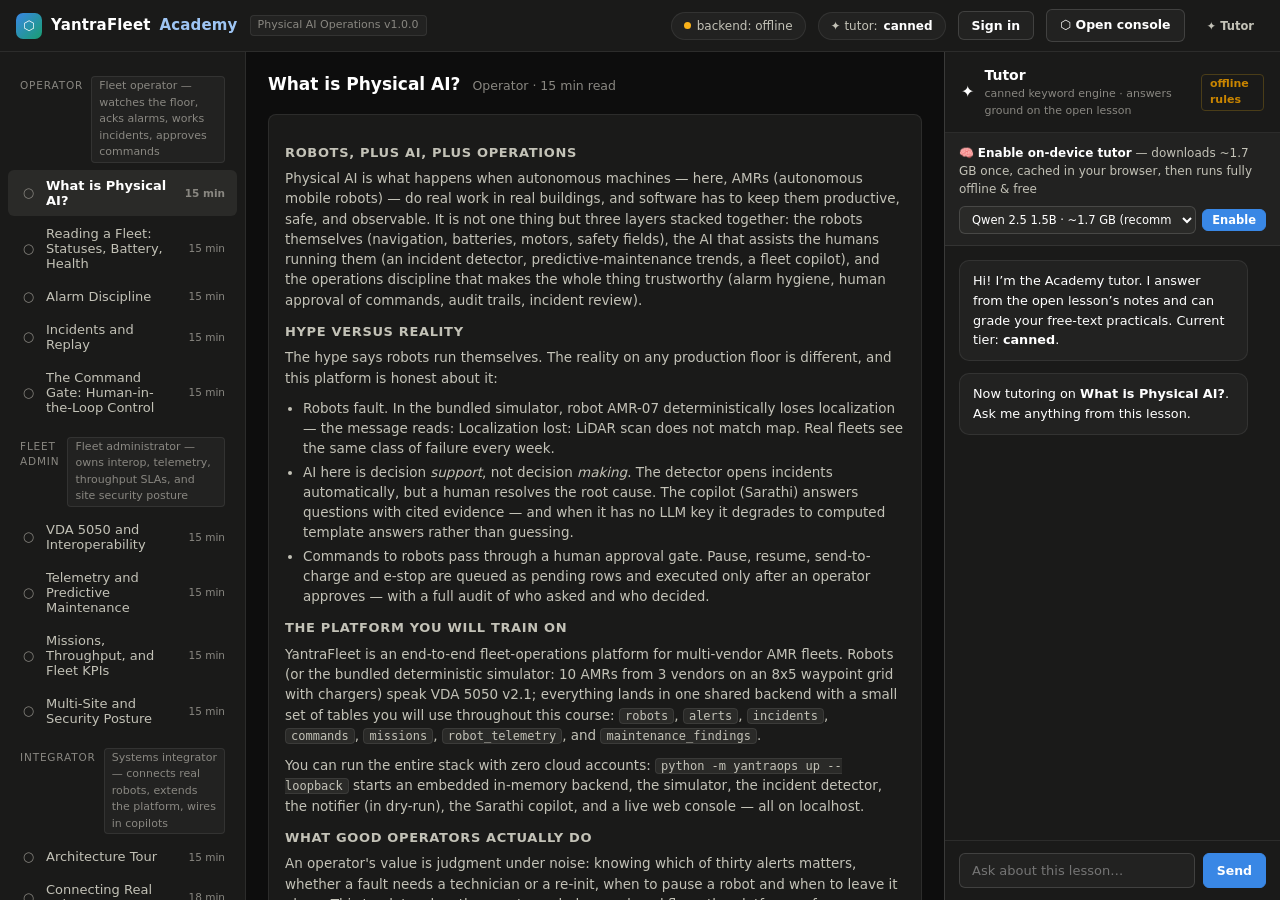
==== commit e346d2e8: "v0.11: Supabase Auth login, enforced RBAC, audit-security command, compliance mappings 498 tests gre" ====
--- a/academy/index.html
+++ b/academy/index.html
@@ -15,10 +15,39 @@
      - ?supa=<PostgREST base url>   overrides SUPA_URL
      - ?key=<anon key>              overrides SUPA_KEY
      - ?site=<site id>              exposed as window.SITE
+     - ?auth=<auth base url>        overrides AUTH_URL (defaults to
+       SUPA_URL) — where /auth/v1/token lives; used by tests to point
+       sign-in at a stub while data stays on the fake PostgREST.
      Practical "Verify" buttons and the checkride query the backend
      read-only (GET /rest/v1/<table>?<filter>). If the backend is
      unreachable, verification fails with a clear message — lessons
      and quizzes still work fully offline.
+
+  2b. Accounts (window.YFAuth — optional, guest mode is the default)
+     - "Sign in" in the header does a Supabase password grant
+       (POST {AUTH_URL}/auth/v1/token?grant_type=password, apikey
+       header) and stores {jwt, refresh, email, role} under the
+       localStorage key `yf_auth_v1` — SHARED with the console, so one
+       login serves both apps on the same origin.
+     - While signed in: every PostgREST request (practical verifies,
+       checkride) carries `Authorization: Bearer <jwt>` — this is what
+       makes verifies work against RBAC-hardened (0007) backends. On a
+       401 the token is refreshed ONCE and the request retried.
+     - Progress sync is SAVE-ONLY, local-first: localStorage stays the
+       source of truth; every change pushes the whole progress blob via
+       POST /rest/v1/rpc/save_progress (debounced 2 s), plus one
+       immediate push right after login. We deliberately do NOT pull
+       the server copy on login: 0007 revokes direct table writes and a
+       fresh browser + revoked/filtered reads make a reliable pull
+       impossible in general, so a last-writer-wins push is the honest
+       contract (tradeoff: a brand-new browser starts from zero even if
+       the account has server-side progress; export/import JSON covers
+       the migration case).
+     - Checkride pass while signed in also records the certificate via
+       rpc/issue_certificate (track, score, verification code). A
+       duplicate-code 409 regenerates the code once (salted hash).
+     - Guest mode is EXACTLY the pre-accounts behaviour: localStorage
+       only, anon-key requests, nothing degraded.
 
   3. Tutor tiers (window.YFTutor — stable interface, swappable guts)
      - 'canned'  : built-in keyword engine over the lesson's
@@ -212,6 +241,17 @@
 .wl-prog-fill{height:100%;background:var(--s1);border-radius:4px;transition:width .2s ease;width:0}
 .wl-status{margin-top:5px;font-size:10.5px;color:var(--muted)}
 
+/* ============ Auth (sign-in modal + header chip) ============ */
+#auth-modal{position:fixed;inset:0;background:rgba(0,0,0,.55);display:grid;place-items:center;z-index:90}
+.auth-box{background:var(--surface);border:1px solid var(--border2);border-radius:var(--r);padding:22px 24px;width:min(340px,92vw);box-shadow:0 18px 50px rgba(0,0,0,.6);display:flex;flex-direction:column;gap:10px}
+.auth-box h3{font-size:15px;font-weight:700}
+.auth-box .auth-sub{font-size:12px;color:var(--muted);line-height:1.5}
+.auth-box input{background:var(--surface2);border:1px solid var(--border2);border-radius:var(--r-sm);color:var(--ink);padding:9px 12px;font-size:13px;font-family:inherit;outline:none}
+.auth-box input:focus{border-color:#2a4a75}
+.auth-err{font-size:12px;color:#e88;background:#2a1414;border:1px solid #5c2a2a;border-radius:var(--r-sm);padding:8px 11px}
+.auth-row{display:flex;gap:8px;margin-top:2px}
+#auth-chip .who{max-width:180px;overflow:hidden;text-overflow:ellipsis}
+
 /* ============ Toast ============ */
 #toasts{position:fixed;bottom:18px;right:18px;display:flex;flex-direction:column;gap:8px;z-index:100}
 .toast{background:var(--surface2);border:1px solid var(--border2);border-left:3px solid var(--accent);border-radius:var(--r-sm);padding:10px 14px;font-size:12.5px;box-shadow:0 10px 30px rgba(0,0,0,.5);animation:tin .2s ease}
@@ -239,6 +279,9 @@
   <div class="spacer"></div>
   <div class="chip" id="chip-backend" title="Live backend used by the practical Verify checks"><span class="dot" id="be-dot" style="background:var(--muted)"></span><span id="be-lbl">backend: probing…</span></div>
   <div class="chip" title="Active tutor tier (see YFTutor in the page script)">✦ tutor: <b id="tutor-tier" style="color:var(--ink)">canned</b></div>
+  <div class="chip" id="auth-chip" hidden title="Signed in — progress and certificates sync to this account"><span class="dot" style="background:var(--good)"></span><span class="who" id="auth-email"></span></div>
+  <button class="btn" id="btn-signin" title="Sign in to sync progress and record certificates">Sign in</button>
+  <button class="btn ghost sm" id="btn-signout" hidden title="Back to guest mode (local progress only)">Sign out</button>
   <a class="btn" id="btn-open-console" href="../console/index.html" target="_blank" rel="noopener">⬡ Open console</a>
   <button class="btn ghost sm" id="btn-tutor-toggle" title="Show / hide the tutor panel">✦ Tutor</button>
 </header>
@@ -276,6 +319,19 @@
   </div>
 </aside>
 </div>
+<div id="auth-modal" hidden>
+  <div class="auth-box" role="dialog" aria-label="Sign in">
+    <h3>Sign in to your fleet account</h3>
+    <div class="auth-sub">Signing in syncs your progress and records certificates to your account, and lets practicals verify against role-protected backends. <b>Guest mode keeps everything in this browser</b> — nothing is lost either way.</div>
+    <input id="auth-em" type="email" placeholder="email" autocomplete="username">
+    <input id="auth-pw" type="password" placeholder="password" autocomplete="current-password">
+    <div class="auth-err" id="auth-err" hidden></div>
+    <div class="auth-row">
+      <button class="btn primary" id="auth-submit">Sign in</button>
+      <button class="btn ghost" id="auth-guest">Continue as guest</button>
+    </div>
+  </div>
+</div>
 <div id="toasts"></div>
 <input type="file" id="imp-file" accept="application/json" style="display:none">
 
@@ -295,17 +351,111 @@
 const _cfg=new URLSearchParams(location.search);
 const SUPA_URL=_cfg.get('supa')||'https://flwyvhsmgrrqpmhcqlzd.supabase.co';
 const SUPA_KEY=_cfg.get('key')||'sb_publishable_7rqvPRggmPDRKNL8Jurcqg_Hf531puf'; // publishable anon key — safe client-side
+const AUTH_URL=_cfg.get('auth')||SUPA_URL;   // /auth/v1 base (tests point it at a stub)
 window.SITE=_cfg.get('site')||null;
 
+/* ================================================================
+   window.YFAuth — accounts (same pattern as the console's module).
+   Small + self-contained: password grant against {AUTH_URL}/auth/v1,
+   session {jwt, refresh, email, role} persisted under the SHARED
+   localStorage key `yf_auth_v1` (one login serves console + academy
+   on the same origin). Guest mode (no session) leaves every request
+   exactly as before — anon key only.
+   ================================================================ */
+const Auth=window.YFAuth={
+  KEY:'yf_auth_v1',                    // SHARED with the console — do not rename
+  s:null,                              // {jwt, refresh, email, role} | null
+  _refreshing:null,                    // in-flight refresh (single-flight)
+  load(){try{const j=JSON.parse(localStorage.getItem(this.KEY)||'null');
+    if(j&&typeof j==='object'&&j.jwt)this.s=j;}catch(e){}},
+  save(){try{if(this.s)localStorage.setItem(this.KEY,JSON.stringify(this.s));
+    else localStorage.removeItem(this.KEY);}catch(e){}},
+  signedIn(){return !!(this.s&&this.s.jwt);},
+  email(){return this.s?this.s.email:null;},
+  /* Claims from a JWT-shaped token. Works for real Supabase JWTs
+     (header.payload.sig) AND the yf-test tokens the fake backend uses
+     (yf-test.<b64url claims>.sig) — both carry the claims in part [1]. */
+  claims(tok){
+    try{
+      const p=String(tok||'').split('.')[1]||'';
+      const b=p.replace(/-/g,'+').replace(/_/g,'/');
+      return JSON.parse(atob(b+'='.repeat((4-b.length%4)%4)))||{};
+    }catch(e){return {};}
+  },
+  async login(email,password){
+    const r=await fetch(AUTH_URL+'/auth/v1/token?grant_type=password',{
+      method:'POST',headers:{'apikey':SUPA_KEY,'Content-Type':'application/json'},
+      body:JSON.stringify({email,password})});
+    if(!r.ok){
+      let msg='HTTP '+r.status;
+      try{const j=await r.json();msg=j.error_description||j.msg||j.message||msg;}catch(e){}
+      throw new Error(msg);
+    }
+    const d=await r.json();
+    if(!d||!d.access_token)throw new Error('auth reply had no access_token');
+    const c=this.claims(d.access_token);
+    this.s={jwt:d.access_token,refresh:d.refresh_token||null,
+      email:(d.user&&d.user.email)||c.email||email,
+      role:c.yf_role||null};                       // yf-test claims carry yf_role
+    this.save();authChanged();
+    return this.s;
+  },
+  logout(){this.s=null;this.save();authChanged();},
+  /* Refresh the JWT once (single-flight). false = session is gone. */
+  async tryRefresh(){
+    if(!this.s||!this.s.refresh)return false;
+    if(this._refreshing)return this._refreshing;
+    this._refreshing=(async()=>{
+      try{
+        const r=await fetch(AUTH_URL+'/auth/v1/token?grant_type=refresh_token',{
+          method:'POST',headers:{'apikey':SUPA_KEY,'Content-Type':'application/json'},
+          body:JSON.stringify({refresh_token:this.s.refresh})});
+        if(!r.ok)throw new Error('HTTP '+r.status);
+        const d=await r.json();
+        if(!d||!d.access_token)throw new Error('no access_token');
+        this.s.jwt=d.access_token;
+        if(d.refresh_token)this.s.refresh=d.refresh_token;
+        this.save();
+        return true;
+      }catch(e){
+        this.logout();
+        toast('Session expired — signed out, continuing as guest');
+        return false;
+      }finally{this._refreshing=null;}
+    })();
+    return this._refreshing;
+  }
+};
+
 const API={
-  hdr(extra){return Object.assign({'apikey':SUPA_KEY,'Authorization':'Bearer '+SUPA_KEY,'Content-Type':'application/json'},extra||{});},
-  /* fetch wrapper, 4 s timeout — mirrors the console's Sync.q */
-  async q(path,opt){
+  /* Signed in -> Bearer <jwt> (RBAC backends need it); guest -> Bearer
+     <anon key>, byte-for-byte the pre-accounts behaviour. */
+  hdr(extra){
+    const bearer=Auth.signedIn()?Auth.s.jwt:SUPA_KEY;
+    return Object.assign({'apikey':SUPA_KEY,'Authorization':'Bearer '+bearer,
+      'Content-Type':'application/json'},extra||{});
+  },
+  /* fetch wrapper, 4 s timeout — mirrors the console's Sync.q.
+     While signed in, a 401 refreshes the token ONCE and retries. */
+  async q(path,opt){return this._req(SUPA_URL+'/rest/v1/'+path,opt);},
+  async rpc(fn,args){
+    return this._req(SUPA_URL+'/rest/v1/rpc/'+fn,
+      {method:'POST',body:JSON.stringify(args||{})});
+  },
+  async _req(url,opt,_retried){
     const c=new AbortController();const t=setTimeout(()=>c.abort(),4000);
-    try{const r=await fetch(SUPA_URL+'/rest/v1/'+path,Object.assign({signal:c.signal},opt,{headers:this.hdr(opt&&opt.headers)}));
+    try{
+      const r=await fetch(url,Object.assign({signal:c.signal},opt,{headers:this.hdr(opt&&opt.headers)}));
       clearTimeout(t);
-      if(!r.ok)throw new Error('HTTP '+r.status);
-      const txt=await r.text();return txt?JSON.parse(txt):null;
+      if(r.status===401&&!_retried&&Auth.signedIn()&&await Auth.tryRefresh())
+        return this._req(url,opt,true);
+      const txt=await r.text();
+      if(!r.ok){
+        let msg='HTTP '+r.status;
+        try{const j=txt?JSON.parse(txt):null;if(j&&j.message)msg+=' — '+j.message;}catch(e2){}
+        const err=new Error(msg);err.status=r.status;throw err;
+      }
+      return txt?JSON.parse(txt):null;
     }catch(e){clearTimeout(t);throw e;}
   },
   reachable:null,
@@ -464,7 +614,8 @@
   KEY:'yfa_progress_v1',
   data:{quiz:{},practicals:{},checkride:null,cert:null,lastLesson:null},
   load(){try{const s=localStorage.getItem(this.KEY);if(s){const j=JSON.parse(s);if(j&&typeof j==='object')this.data=Object.assign(this.data,j);}}catch(e){}},
-  save(){try{localStorage.setItem(this.KEY,JSON.stringify(this.data));}catch(e){}},
+  save(){try{localStorage.setItem(this.KEY,JSON.stringify(this.data));}catch(e){}
+    Sync.schedule();},
   quizDone(l){if(!l.quiz||!l.quiz.length)return true;
     const q=this.data.quiz[l.id];return !!q&&Object.keys(q.answers||{}).length>=l.quiz.length;},
   practicalDone(l){if(!l.practical)return true;return !!this.data.practicals[l.id];},
@@ -488,6 +639,42 @@
     }catch(e){toast('⚠ Import failed: '+e.message);}
   }
 };
+/* ================================================================
+   Progress sync (signed-in only) — SAVE-ONLY, LOCAL-FIRST.
+   localStorage stays the source of truth; every Progress.save() while
+   signed in schedules a debounced (2 s) push of the whole progress
+   blob through POST /rest/v1/rpc/save_progress (0007's SECURITY
+   DEFINER upsert — direct table writes are revoked). Login also
+   pushes immediately, so pre-login local progress lands on the
+   account at once.
+
+   Deliberate tradeoff (documented in the header comment + README):
+   we never PULL the server copy. Under 0007 the read path can be
+   revoked or RLS-filtered per deployment, so a reliable pull cannot
+   be assumed; a save-only last-writer-wins push is the honest
+   contract. A brand-new browser therefore starts from empty local
+   progress even when the account has server-side rows — the JSON
+   export/import buttons cover that migration. Guest mode never calls
+   any of this. */
+const Sync={
+  DEBOUNCE_MS:2000, _timer:null,
+  schedule(){
+    if(!Auth.signedIn())return;                     // guest: no-op, by design
+    clearTimeout(this._timer);
+    this._timer=setTimeout(()=>this.push(),this.DEBOUNCE_MS);
+  },
+  pushNow(){clearTimeout(this._timer);this._timer=null;return this.push();},
+  async push(){
+    if(!Auth.signedIn()||!Content.pack)return false;
+    try{
+      await API.rpc('save_progress',{p_pack:Content.pack.id,p_data:Progress.data});
+      return true;
+    }catch(e){/* transient — next change re-schedules; local copy is safe */
+      return false;
+    }
+  }
+};
+
 function download(name,text){
   const b=new Blob([text],{type:'application/json'});
   const a=document.createElement('a');a.href=URL.createObjectURL(b);a.download=name;
@@ -690,7 +877,9 @@
         <button class="btn sm" id="btn-import" title="Restore progress from a JSON export">⤒ Import</button>
         <button class="btn sm ghost" id="btn-reset" title="Clear all local progress">Reset</button>
       </div>
-      <div class="note">progress lives in this browser (localStorage)</div>
+      <div class="note">${Auth.signedIn()
+        ?'progress syncs to '+esc(Auth.email())+' (local copy kept)'
+        :'progress lives in this browser (localStorage)'}</div>
     </div>`;
     $('#rail').innerHTML=h;
     $$('#rail button.lsn[data-lesson]').forEach(b=>b.addEventListener('click',()=>Lesson.open(b.dataset.lesson)));
@@ -955,6 +1144,30 @@
     Progress.save();Rail.render();
     this.render();
     toast('Certificate issued 🏅');
+    if(Auth.signedIn())this.record();   // async — records to the account
+  },
+  /* Signed-in only: persist the certificate server-side via 0007's
+     issue_certificate RPC. A duplicate verification code (409 / 23505,
+     e.g. same name+date+score already recorded) regenerates the code
+     ONCE with a salt and retries; any other failure keeps the local
+     certificate and says so. */
+  async record(_retried){
+    const d=Progress.data.cert;
+    if(!d||!Auth.signedIn())return;
+    try{
+      await API.rpc('issue_certificate',{p_track:d.track,p_score:d.scorePct,p_code:d.code});
+      d.recorded=Auth.email();Progress.save();
+      if(state.view==='cert')this.render();
+      toast('✓ Certificate recorded to your account');
+    }catch(e){
+      if(e.status===409&&!_retried){
+        d.code=vcode(d.name+'|'+d.date+'|'+d.scorePct+'|2'); // salted regen, once
+        Progress.save();
+        if(state.view==='cert')this.render();
+        return this.record(true);
+      }
+      toast('⚠ Could not record certificate ('+e.message+') — it is still saved locally');
+    }
   },
   render(){
     const d=Progress.data.cert;
@@ -975,6 +1188,7 @@
           <div class="kv">Pack<b>${esc(d.pack)}</b></div>
         </div>
         <div class="code">Verification code <b id="cert-code">${esc(d.code)}</b> — deterministic hash of name + date + score; recompute to verify.</div>
+        ${d.recorded?`<div class="code" id="cert-recorded">✓ Recorded to your account — <b>${esc(d.recorded)}</b></div>`:''}
         <div class="foot">Demo credential issued client-side by the YantraFleet Academy sample app. Unsigned — not a claim of accreditation.</div>
       </div>
       <div class="cert-actions no-print">
@@ -1071,6 +1285,57 @@
   const a=$('#btn-open-console');
   a.href='../console/index.html'+(qs.toString()?('?'+qs.toString()):'');
 }
+
+/* ---------------- Auth UI (header + modal) ---------------- */
+function authChanged(){
+  const on=Auth.signedIn();
+  const si=$('#btn-signin'),so=$('#btn-signout'),ch=$('#auth-chip'),em=$('#auth-email');
+  if(si)si.hidden=on;
+  if(so)so.hidden=!on;
+  if(ch)ch.hidden=!on;
+  if(em)em.textContent=on?(Auth.s.email+(Auth.s.role?' · '+Auth.s.role:'')):'';
+  if(Content.pack)Rail.render();       // rail-foot note reflects sync target
+}
+const AuthUI={
+  open(){
+    const m=$('#auth-modal');if(!m)return;
+    m.hidden=false;
+    const err=$('#auth-err');if(err)err.hidden=true;
+    const em=$('#auth-em');if(em)em.focus();
+  },
+  close(){const m=$('#auth-modal');if(m)m.hidden=true;},
+  _err(msg){const e=$('#auth-err');if(e){e.textContent=msg;e.hidden=false;}},
+  async submit(){
+    const em=$('#auth-em').value.trim(),pw=$('#auth-pw').value;
+    if(!em||!pw){this._err('Enter email and password (or continue as guest).');return;}
+    const b=$('#auth-submit');b.disabled=true;b.textContent='Signing in…';
+    try{
+      const s=await Auth.login(em,pw);
+      this.close();
+      $('#auth-pw').value='';
+      toast('Signed in as '+s.email+' — progress will sync to this account');
+      Sync.pushNow();                  // push pre-login local progress at once
+    }catch(e){
+      this._err('Sign-in failed: '+(e&&e.message?e.message:e));
+    }finally{b.disabled=false;b.textContent='Sign in';}
+  },
+  init(){
+    $('#btn-signin').addEventListener('click',()=>this.open());
+    $('#btn-signout').addEventListener('click',()=>{
+      Auth.logout();
+      toast('Signed out — guest mode (progress stays in this browser)');
+    });
+    $('#auth-guest').addEventListener('click',()=>this.close());
+    $('#auth-submit').addEventListener('click',()=>this.submit());
+    $('#auth-modal').addEventListener('keydown',e=>{
+      if(e.key==='Enter')this.submit();
+      if(e.key==='Escape')this.close();
+    });
+    $('#auth-modal').addEventListener('click',e=>{
+      if(e.target===$('#auth-modal'))this.close();   // click outside = guest
+    });
+  }
+};
 
 /* ---------------- Import wiring ---------------- */
 $('#imp-file').addEventListener('change',e=>{
@@ -1288,13 +1553,16 @@
 window.YFA={ // small hook surface for tests / integrations
   get pack(){return Content.pack;},
   get source(){return Content.source;},
-  Progress, runVerify, sanitize, vcode
+  Progress, runVerify, sanitize, vcode, Auth, Sync
 };
 (async function boot(){
+  Auth.load();                 // restore a shared yf_auth_v1 session, if any
   Progress.load();
   await Content.load();
   wireConsoleLink();
   Tutor.init();
+  AuthUI.init();
+  authChanged();
   Rail.render();
   const first=Progress.data.lastLesson&&Content.lesson(Progress.data.lastLesson)
     ?Progress.data.lastLesson:Content.pack.lessons[0].id;
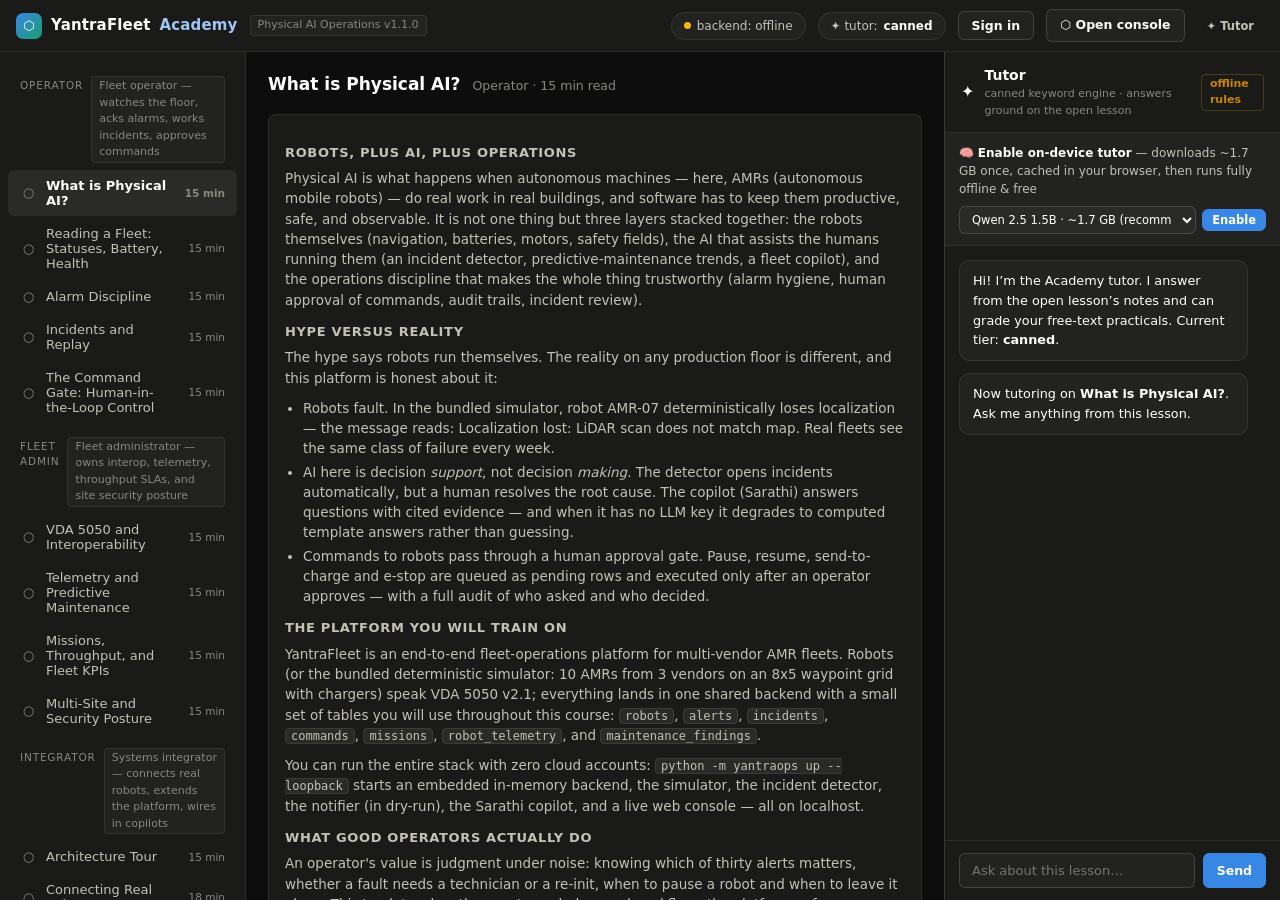
==== commit 4361fe3f: "v0.12: account signup, academy discovery links, Physical AI Foundations curriculum 511 tests green a" ====
--- a/academy/index.html
+++ b/academy/index.html
@@ -29,6 +29,13 @@
        header) and stores {jwt, refresh, email, role} under the
        localStorage key `yf_auth_v1` — SHARED with the console, so one
        login serves both apps on the same origin.
+     - The modal's "Create account" tab (email + password + confirm)
+       POSTs {AUTH_URL}/auth/v1/signup and handles both real Supabase
+       outcomes: session returned → signed in immediately; user without
+       a session (email confirmation ON — the default) → "check your
+       email" note; errors (weak password, already registered) surface
+       the server's message. On the loopback demo backend (no /auth/v1)
+       both tabs explain guest/demo mode instead.
      - While signed in: every PostgREST request (practical verifies,
        checkride) carries `Authorization: Bearer <jwt>` — this is what
        makes verifies work against RBAC-hardened (0007) backends. On a
@@ -65,8 +72,11 @@
                    seam: window.__YF_WEBLLM_FACTORY (see the WEBLLM
                    TIER section at the bottom of the script).
 
-  4. 'Open console' links to ../console/index.html preserving the
-     supa/key/site/token query params.
+  4. '⬡ Open console' links back to the console preserving the
+     supa/key/site/token query params. Served (nginx docroot: console
+     at /, academy at /academy/) that is ../index.html; opened from a
+     file:// repo checkout it is the sibling ../console/index.html —
+     computed via location.
 
   No build step. Open index.html directly or serve statically:
       cd academy && python3 -m http.server 8090
@@ -249,6 +259,10 @@
 .auth-box input{background:var(--surface2);border:1px solid var(--border2);border-radius:var(--r-sm);color:var(--ink);padding:9px 12px;font-size:13px;font-family:inherit;outline:none}
 .auth-box input:focus{border-color:#2a4a75}
 .auth-err{font-size:12px;color:#e88;background:#2a1414;border:1px solid #5c2a2a;border-radius:var(--r-sm);padding:8px 11px}
+.auth-msg{font-size:12px;color:#7dc98a;background:#122612;border:1px solid #2a4a2a;border-radius:var(--r-sm);padding:8px 11px;line-height:1.5}
+.auth-tabs{display:flex;border:1px solid var(--border2);border-radius:var(--r-sm);overflow:hidden}
+.auth-tab{flex:1;background:var(--surface2);border:none;color:var(--muted);padding:7px 0;font-size:12px;font-weight:600;cursor:pointer;font-family:inherit}
+.auth-tab.on{background:#12253f;color:#9ec5f4}
 .auth-row{display:flex;gap:8px;margin-top:2px}
 #auth-chip .who{max-width:180px;overflow:hidden;text-overflow:ellipsis}
 
@@ -320,12 +334,18 @@
 </aside>
 </div>
 <div id="auth-modal" hidden>
-  <div class="auth-box" role="dialog" aria-label="Sign in">
-    <h3>Sign in to your fleet account</h3>
+  <div class="auth-box" role="dialog" aria-label="Sign in or create account">
+    <h3>Your fleet account</h3>
     <div class="auth-sub">Signing in syncs your progress and records certificates to your account, and lets practicals verify against role-protected backends. <b>Guest mode keeps everything in this browser</b> — nothing is lost either way.</div>
+    <div class="auth-tabs" role="tablist">
+      <button class="auth-tab on" id="auth-tab-in" role="tab">Sign in</button>
+      <button class="auth-tab" id="auth-tab-up" role="tab">Create account</button>
+    </div>
     <input id="auth-em" type="email" placeholder="email" autocomplete="username">
     <input id="auth-pw" type="password" placeholder="password" autocomplete="current-password">
+    <input id="auth-pw2" type="password" placeholder="confirm password" autocomplete="new-password" hidden>
     <div class="auth-err" id="auth-err" hidden></div>
+    <div class="auth-msg" id="auth-msg" hidden></div>
     <div class="auth-row">
       <button class="btn primary" id="auth-submit">Sign in</button>
       <button class="btn ghost" id="auth-guest">Continue as guest</button>
@@ -382,23 +402,52 @@
       return JSON.parse(atob(b+'='.repeat((4-b.length%4)%4)))||{};
     }catch(e){return {};}
   },
-  async login(email,password){
-    const r=await fetch(AUTH_URL+'/auth/v1/token?grant_type=password',{
-      method:'POST',headers:{'apikey':SUPA_KEY,'Content-Type':'application/json'},
-      body:JSON.stringify({email,password})});
-    if(!r.ok){
-      let msg='HTTP '+r.status;
-      try{const j=await r.json();msg=j.error_description||j.msg||j.message||msg;}catch(e){}
-      throw new Error(msg);
-    }
-    const d=await r.json();
-    if(!d||!d.access_token)throw new Error('auth reply had no access_token');
+  /* No /auth/v1 behind AUTH_URL (loopback fakerest 404s it, or the fetch
+     itself fails) → a flagged error so the modal can explain guest/demo
+     mode instead of dumping a raw HTTP/network error. */
+  NOAUTH_MSG:'Accounts need a real Supabase backend — you are on the local demo (loopback). Continue in demo mode as a guest.',
+  async _post(path,body){
+    let r;
+    try{
+      r=await fetch(AUTH_URL+path,{
+        method:'POST',headers:{'apikey':SUPA_KEY,'Content-Type':'application/json'},
+        body:JSON.stringify(body)});
+    }catch(e){const err=new Error(this.NOAUTH_MSG);err.noAuth=true;throw err;}
+    if(r.status===404){const err=new Error(this.NOAUTH_MSG);err.noAuth=true;throw err;}
+    return r;
+  },
+  _adopt(d,email){
     const c=this.claims(d.access_token);
     this.s={jwt:d.access_token,refresh:d.refresh_token||null,
       email:(d.user&&d.user.email)||c.email||email,
       role:c.yf_role||null};                       // yf-test claims carry yf_role
     this.save();authChanged();
     return this.s;
+  },
+  async login(email,password){
+    const r=await this._post('/auth/v1/token?grant_type=password',{email,password});
+    if(!r.ok){
+      let msg='HTTP '+r.status;
+      try{const j=await r.json();msg=j.error_description||j.msg||j.message||msg;}catch(e){}
+      throw new Error(msg);
+    }
+    const d=await r.json();
+    if(!d||!d.access_token)throw new Error('auth reply had no access_token');
+    return this._adopt(d,email);
+  },
+  /* Create account → POST {AUTH_URL}/auth/v1/signup (same contract as the
+     console): session returned → signed in now, resolves 'session'; user
+     without a session (email confirmation ON — the Supabase default) →
+     resolves 'confirm'; error → throws with the server's message. */
+  async signup(email,password){
+    const r=await this._post('/auth/v1/signup',{email,password});
+    let d=null;try{d=await r.json();}catch(e){}
+    if(!r.ok)
+      throw new Error((d&&(d.error_description||d.msg||d.message))||('HTTP '+r.status));
+    if(d&&d.access_token){this._adopt(d,email);return 'session';}
+    const u=(d&&d.user)||d;                        // GoTrue returns the bare user when confirmation is on
+    if(u&&(u.id||u.email||u.confirmation_sent_at))return 'confirm';
+    throw new Error('unexpected reply from the auth server');
   },
   logout(){this.s=null;this.save();authChanged();},
   /* Refresh the JWT once (single-flight). false = session is gone. */
@@ -1278,12 +1327,17 @@
   }
 };
 
-/* ---------------- Open-console link (preserves backend params) ------------- */
+/* ---------------- Open-console link (preserves backend params) -------------
+   Served (nginx template / ops static server) the academy lives at
+   /academy/index.html with the console at /index.html → '../index.html'.
+   Opened from a file:// repo checkout the console is the SIBLING directory
+   → '../console/index.html'. Computed via location so both work. */
 function wireConsoleLink(){
   const qs=new URLSearchParams();
   for(const k of ['supa','key','site','token']){const v=_cfg.get(k);if(v)qs.set(k,v);}
   const a=$('#btn-open-console');
-  a.href='../console/index.html'+(qs.toString()?('?'+qs.toString()):'');
+  const base=location.protocol==='file:'?'../console/index.html':'../index.html';
+  a.href=base+(qs.toString()?('?'+qs.toString()):'');
 }
 
 /* ---------------- Auth UI (header + modal) ---------------- */
@@ -1297,27 +1351,58 @@
   if(Content.pack)Rail.render();       // rail-foot note reflects sync target
 }
 const AuthUI={
+  mode:'in',                            // 'in' = sign in · 'up' = create account
   open(){
     const m=$('#auth-modal');if(!m)return;
     m.hidden=false;
-    const err=$('#auth-err');if(err)err.hidden=true;
+    this.setMode(this.mode);
     const em=$('#auth-em');if(em)em.focus();
   },
   close(){const m=$('#auth-modal');if(m)m.hidden=true;},
   _err(msg){const e=$('#auth-err');if(e){e.textContent=msg;e.hidden=false;}},
+  _msg(msg){const e=$('#auth-msg');if(e){e.textContent=msg;e.hidden=false;}},
+  setMode(m){
+    this.mode=m;
+    $('#auth-tab-in').classList.toggle('on',m==='in');
+    $('#auth-tab-up').classList.toggle('on',m==='up');
+    const up=m==='up';
+    $('#auth-submit').textContent=up?'Create account':'Sign in';
+    $('#auth-pw').setAttribute('autocomplete',up?'new-password':'current-password');
+    const pw2=$('#auth-pw2');pw2.hidden=!up;if(!up)pw2.value='';
+    $('#auth-err').hidden=true;$('#auth-msg').hidden=true;
+  },
   async submit(){
     const em=$('#auth-em').value.trim(),pw=$('#auth-pw').value;
+    const up=this.mode==='up',lbl=up?'Create account':'Sign in';
     if(!em||!pw){this._err('Enter email and password (or continue as guest).');return;}
-    const b=$('#auth-submit');b.disabled=true;b.textContent='Signing in…';
+    if(up&&pw!==$('#auth-pw2').value){this._err('Passwords do not match.');return;}
+    const b=$('#auth-submit');b.disabled=true;
+    b.textContent=up?'Creating account…':'Signing in…';
+    $('#auth-err').hidden=true;$('#auth-msg').hidden=true;
     try{
-      const s=await Auth.login(em,pw);
-      this.close();
-      $('#auth-pw').value='';
-      toast('Signed in as '+s.email+' — progress will sync to this account');
-      Sync.pushNow();                  // push pre-login local progress at once
+      if(up){
+        const out=await Auth.signup(em,pw);
+        if(out==='session'){                      // (a) instant session → signed in
+          this.close();$('#auth-pw').value='';$('#auth-pw2').value='';
+          toast('Account created — signed in as '+Auth.s.email
+            +' — progress will sync to this account');
+          Sync.pushNow();
+        }else{                                     // (b) user, no session → confirm email
+          this._msg('Account created — check your email to confirm, then sign in. '
+            +'(Project owners: disable Confirm email in Supabase → Authentication → '
+            +'Sign In / Up for instant signup.)');
+        }
+      }else{
+        const s=await Auth.login(em,pw);
+        this.close();
+        $('#auth-pw').value='';
+        toast('Signed in as '+s.email+' — progress will sync to this account');
+        Sync.pushNow();                // push pre-login local progress at once
+      }
     }catch(e){
-      this._err('Sign-in failed: '+(e&&e.message?e.message:e));
-    }finally{b.disabled=false;b.textContent='Sign in';}
+      if(e&&e.noAuth)this._msg(e.message);         // demo backend → note, not error dump
+      else this._err((up?'Sign-up failed: ':'Sign-in failed: ')+(e&&e.message?e.message:e));
+    }finally{b.disabled=false;b.textContent=lbl;}
   },
   init(){
     $('#btn-signin').addEventListener('click',()=>this.open());
@@ -1325,6 +1410,8 @@
       Auth.logout();
       toast('Signed out — guest mode (progress stays in this browser)');
     });
+    $('#auth-tab-in').addEventListener('click',()=>this.setMode('in'));
+    $('#auth-tab-up').addEventListener('click',()=>this.setMode('up'));
     $('#auth-guest').addEventListener('click',()=>this.close());
     $('#auth-submit').addEventListener('click',()=>this.submit());
     $('#auth-modal').addEventListener('keydown',e=>{
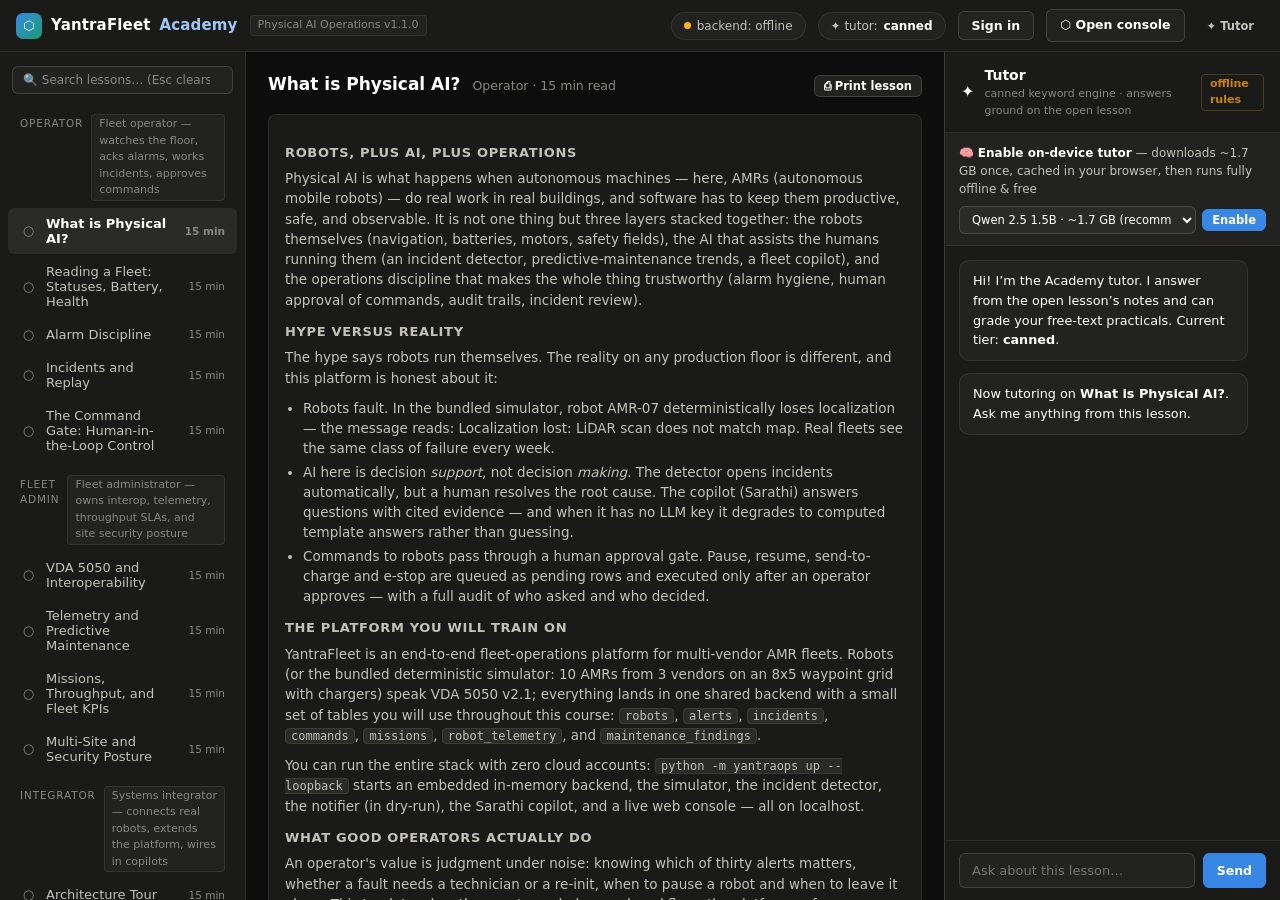
==== commit f17b9ac6: "v0.12.1: single-sourced release version, WebLLM pin, academy search/print, console empty-state - cor" ====
--- a/academy/index.html
+++ b/academy/index.html
@@ -131,6 +131,11 @@
 
 /* ============ Left rail (tracks / lessons) ============ */
 #rail{background:var(--surface);border-right:1px solid var(--border);padding:12px 8px;display:flex;flex-direction:column;gap:2px;overflow-y:auto}
+#rail-search{padding:2px 4px 6px}
+#rail-search input{width:100%;background:var(--surface2);border:1px solid var(--border2);border-radius:var(--r-sm);color:var(--ink);padding:6px 10px;font-size:12px;font-family:inherit;outline:none}
+#rail-search input:focus{border-color:#2a4a75}
+#rail-search input::placeholder{color:var(--muted)}
+#rail-list{display:flex;flex-direction:column;gap:2px;flex:1;min-height:0}
 #rail .sec{font-size:10.5px;text-transform:uppercase;letter-spacing:.08em;color:var(--muted);padding:12px 12px 5px;display:flex;gap:8px;align-items:baseline}
 #rail .sec .role{margin-left:auto;text-transform:none;letter-spacing:0}
 #rail button.lsn{display:flex;align-items:center;gap:9px;width:100%;background:none;border:none;color:var(--ink2);padding:8px 12px;border-radius:var(--r-sm);font-size:13px;text-align:left}
@@ -300,7 +305,11 @@
   <button class="btn ghost sm" id="btn-tutor-toggle" title="Show / hide the tutor panel">✦ Tutor</button>
 </header>
 
-<nav id="rail" aria-label="Tracks and lessons"><!-- rendered by Rail.render() --></nav>
+<nav id="rail" aria-label="Tracks and lessons">
+  <div id="rail-search"><input id="lsn-search" type="search" placeholder="🔍 Search lessons… (Esc clears)"
+    aria-label="Search lessons by title or key points" autocomplete="off" spellcheck="false"></div>
+  <div id="rail-list"><!-- rendered by Rail.render() --></div>
+</nav>
 
 <main id="main">
   <div class="view on" id="v-lesson"></div>
@@ -362,6 +371,9 @@
    checkride/certificate + pluggable tutor (window.YFTutor).
    Single file, no build step. Content schema: see academy/README.md.
    ================================================================ */
+/* Release version shown in the rail footer chip. Release commits bump
+   this — keep it matching core/yantracore/version.py (the single source). */
+const YF_VERSION='0.12.1';
 const $=s=>document.querySelector(s), $$=s=>[...document.querySelectorAll(s)];
 const esc=s=>String(s==null?'':s).replace(/&/g,'&amp;').replace(/</g,'&lt;').replace(/>/g,'&gt;').replace(/"/g,'&quot;');
 const pad=n=>String(n).padStart(2,'0');
@@ -887,30 +899,48 @@
 
 /* ---------------- Left rail ---------------- */
 const Rail={
+  /* v0.12 lesson search: live filter over title + key_points text.
+     The input lives OUTSIDE the re-rendered #rail-list so typing focus
+     survives every Rail.render(); Esc clears it. */
+  filter:'',
+  matches(l){
+    const f=this.filter;
+    if(!f)return true;
+    return (String(l.title||'')+' '+(l.key_points||[]).join(' '))
+      .toLowerCase().includes(f);
+  },
+  initSearch(){
+    const inp=$('#lsn-search');if(!inp)return;
+    inp.addEventListener('input',()=>{
+      this.filter=inp.value.trim().toLowerCase();this.render();});
+    inp.addEventListener('keydown',e=>{
+      if(e.key==='Escape'){inp.value='';this.filter='';this.render();}});
+  },
+  _btn(l){
+    const dn=Progress.lessonDone(l);
+    return `<button class="lsn ${state.view==='lesson'&&state.lessonId===l.id?'on':''}" data-lesson="${esc(l.id)}">
+      <i class="tick ${dn?'done':'todo'}">${dn?'✓':'○'}</i>${esc(l.title)}<span class="min">${l.minutes||'–'} min</span></button>`;
+  },
   render(){
     const p=Content.pack;if(!p)return;
     const done=Progress.doneCount(), total=p.lessons.length;
-    let h='';
+    let h='', shown=0;
     for(const t of p.tracks){
+      const ls=(t.lesson_ids||[]).map(id=>Content.lesson(id))
+        .filter(l=>l&&this.matches(l));
+      if(!ls.length)continue;                    // hide empty tracks while filtering
       h+=`<div class="sec">${esc(t.title)}<span class="role pill">${esc(t.role||'')}</span></div>`;
-      for(const id of (t.lesson_ids||[])){
-        const l=Content.lesson(id);if(!l)continue;
-        const dn=Progress.lessonDone(l);
-        h+=`<button class="lsn ${state.view==='lesson'&&state.lessonId===l.id?'on':''}" data-lesson="${esc(l.id)}">
-          <i class="tick ${dn?'done':'todo'}">${dn?'✓':'○'}</i>${esc(l.title)}<span class="min">${l.minutes||'–'} min</span></button>`;
-      }
+      for(const l of ls){h+=this._btn(l);shown++;}
     }
     /* lessons not referenced by any track still get listed */
     const inTracks=new Set(p.tracks.flatMap(t=>t.lesson_ids||[]));
-    const orphans=p.lessons.filter(l=>!inTracks.has(l.id));
+    const orphans=p.lessons.filter(l=>!inTracks.has(l.id)&&this.matches(l));
     if(orphans.length){
       h+=`<div class="sec">More lessons</div>`;
-      for(const l of orphans){
-        const dn=Progress.lessonDone(l);
-        h+=`<button class="lsn ${state.view==='lesson'&&state.lessonId===l.id?'on':''}" data-lesson="${esc(l.id)}">
-          <i class="tick ${dn?'done':'todo'}">${dn?'✓':'○'}</i>${esc(l.title)}<span class="min">${l.minutes||'–'} min</span></button>`;
-      }
-    }
+      for(const l of orphans){h+=this._btn(l);shown++;}
+    }
+    if(this.filter&&!shown)
+      h+=`<div class="empty" id="rail-nomatch">No lessons match “${esc(this.filter)}” — Esc clears</div>`;
     if(p.checkride){
       h+=`<div class="sec">Certification</div>
       <button class="lsn ${state.view==='checkride'?'on':''}" id="btn-checkride">
@@ -929,8 +959,9 @@
       <div class="note">${Auth.signedIn()
         ?'progress syncs to '+esc(Auth.email())+' (local copy kept)'
         :'progress lives in this browser (localStorage)'}</div>
+      <div class="note"><span class="pill" id="yf-version" title="YantraFleet release — matches core/yantracore/version.py">YantraFleet v${YF_VERSION}</span></div>
     </div>`;
-    $('#rail').innerHTML=h;
+    $('#rail-list').innerHTML=h;
     $$('#rail button.lsn[data-lesson]').forEach(b=>b.addEventListener('click',()=>Lesson.open(b.dataset.lesson)));
     const cr=$('#btn-checkride');if(cr)cr.addEventListener('click',()=>Checkride.open());
     const vc=$('#btn-view-cert');if(vc)vc.addEventListener('click',()=>Cert.render());
@@ -957,7 +988,8 @@
     const done=Progress.lessonDone(l);
     let h=`<div class="vhead"><h1 id="lesson-title">${esc(l.title)}</h1>
       <span class="sub">${track?esc(track.title)+' · ':''}${l.minutes||'–'} min read</span>
-      <div class="right">${done?'<span class="pill" style="color:#7fd6b3;border-color:#1e4a38">✓ lesson complete</span>':''}</div></div>`;
+      <div class="right">${done?'<span class="pill" style="color:#7fd6b3;border-color:#1e4a38">✓ lesson complete</span>':''}
+        <button class="btn sm" id="btn-print-lesson" title="Open a printable copy of this lesson">⎙ Print lesson</button></div></div>`;
     h+=`<div class="card"><div class="body-html" id="lesson-body">${sanitize(l.body_html)}</div></div>`;
     if(l.key_points&&l.key_points.length){
       h+=`<div class="card"><h3>Key points</h3><div id="key-points">${
@@ -1000,6 +1032,9 @@
       h+=`</div>`;
     }
     $('#v-lesson').innerHTML=h;
+    // wire print
+    const bp=$('#btn-print-lesson');
+    if(bp)bp.addEventListener('click',()=>LessonPrint.open(l));
     // wire quiz
     $$('#quiz .q-opt:not([disabled])').forEach(b=>b.addEventListener('click',()=>this.answer(l,+b.dataset.q,+b.dataset.i)));
     // wire practical
@@ -1052,6 +1087,53 @@
     const answered=Object.keys(st.answers).length;
     if(answered<l.quiz.length)return `Progress: ${answered}/${l.quiz.length} answered · <b>${st.score}</b> correct so far.`;
     return `Quiz complete — score <b>${st.score}/${st.total}</b>.`;
+  }
+};
+
+/* ---------------- Print lesson (light, print-first popup) ----------------
+   Mirrors the console's ShiftReport pattern: a new window holding ONLY the
+   lesson body (title, meta, body_html, key points) with a no-print toolbar;
+   the print CSS keeps just the lesson content on paper. */
+const LessonPrint={
+  html(l){
+    const track=Content.pack.tracks.find(t=>(t.lesson_ids||[]).includes(l.id));
+    return `<!DOCTYPE html><html lang="en"><head><meta charset="utf-8"><title>${esc(l.title)} — YantraFleet Academy</title><style>
+      body{font-family:system-ui,-apple-system,"Segoe UI",sans-serif;color:#1d1d1b;background:#fff;margin:0;font-size:13.5px;line-height:1.6}
+      .page{max-width:760px;margin:0 auto;padding:34px 42px}
+      h1{font-size:22px;margin:0 0 2px}
+      .meta{color:#666;font-size:12px;margin-bottom:18px}
+      h2{font-size:14px;margin:26px 0 8px;padding-bottom:4px;border-bottom:2px solid #1d1d1b;text-transform:uppercase;letter-spacing:.05em}
+      .body p{margin:0 0 10px}
+      .body ul,.body ol{margin:6px 0 10px 20px}
+      .body code{background:#f2f1ec;border:1px solid #ddd;border-radius:4px;padding:0 4px;font-size:12px}
+      .body pre{background:#f2f1ec;border:1px solid #ddd;border-radius:6px;padding:10px 12px;overflow-x:auto;font-size:12px}
+      .kps li{margin:5px 0}
+      footer{margin-top:34px;padding-top:10px;border-top:1px solid #ccc;color:#888;font-size:11px;display:flex;justify-content:space-between}
+      .toolbar{position:sticky;top:0;background:#f4f4f2;border-bottom:1px solid #ddd;padding:10px 42px;display:flex;gap:10px;align-items:center}
+      .toolbar button{font-family:inherit;font-size:12.5px;font-weight:600;padding:7px 14px;border-radius:6px;border:1px solid #2266bb;background:#2266bb;color:#fff;cursor:pointer}
+      .toolbar .hint{color:#888;font-size:11.5px;margin-left:auto}
+      @media print{.toolbar,.no-print{display:none!important}.page{padding:0;max-width:none}body{font-size:12px}h2{break-after:avoid}li{break-inside:avoid}}
+    </style></head><body>
+    <div class="toolbar no-print">
+      <button id="pl-print">⎙ Print / Save as PDF</button>
+      <span class="hint">YantraFleet Academy · lesson handout</span>
+    </div>
+    <div class="page">
+      <h1 id="pl-title">${esc(l.title)}</h1>
+      <div class="meta">${track?esc(track.title)+' · ':''}${l.minutes||'–'} min read · YantraFleet Academy</div>
+      <div class="body" id="pl-body">${sanitize(l.body_html)}</div>
+      ${l.key_points&&l.key_points.length?`<h2>Key points</h2><ul class="kps">${
+        l.key_points.map(k=>`<li>${esc(k)}</li>`).join('')}</ul>`:''}
+      <footer><span>Generated by YantraFleet Academy v${YF_VERSION}</span><span>${esc(new Date().toISOString().slice(0,10))}</span></footer>
+    </div></body></html>`;
+  },
+  open(l){
+    const w=window.open('','_blank');
+    if(!w){toast('⚠ Pop-up blocked — allow pop-ups for this page to print the lesson');return;}
+    w.document.write(this.html(l));
+    w.document.close();
+    const pb=w.document.getElementById('pl-print');
+    if(pb)pb.onclick=()=>w.print();
   }
 };
 
@@ -1454,8 +1536,11 @@
    ================================================================ */
 const WebLLM={
   KEY:'yfa_webllm_v1',                       // localStorage opt-in flag
-  CDN_URLS:['https://esm.run/@mlc-ai/web-llm',
-            'https://cdn.jsdelivr.net/npm/@mlc-ai/web-llm/+esm'],
+  /* Pinned to an exact published version for reproducible builds — an
+     unpinned import would silently pick up whatever the CDN tags latest.
+     Bump deliberately (and retest) rather than floating. */
+  CDN_URLS:['https://esm.run/@mlc-ai/web-llm@0.2.79',
+            'https://cdn.jsdelivr.net/npm/@mlc-ai/web-llm@0.2.79/+esm'],
   /* Model ladder by device: floor 1B, default 1.5B, 3B offered on
      beefy machines (navigator.deviceMemory>=16). gb = approx download. */
   MODELS:[
@@ -1650,6 +1735,7 @@
   Tutor.init();
   AuthUI.init();
   authChanged();
+  Rail.initSearch();
   Rail.render();
   const first=Progress.data.lastLesson&&Content.lesson(Progress.data.lastLesson)
     ?Progress.data.lastLesson:Content.pack.lessons[0].id;
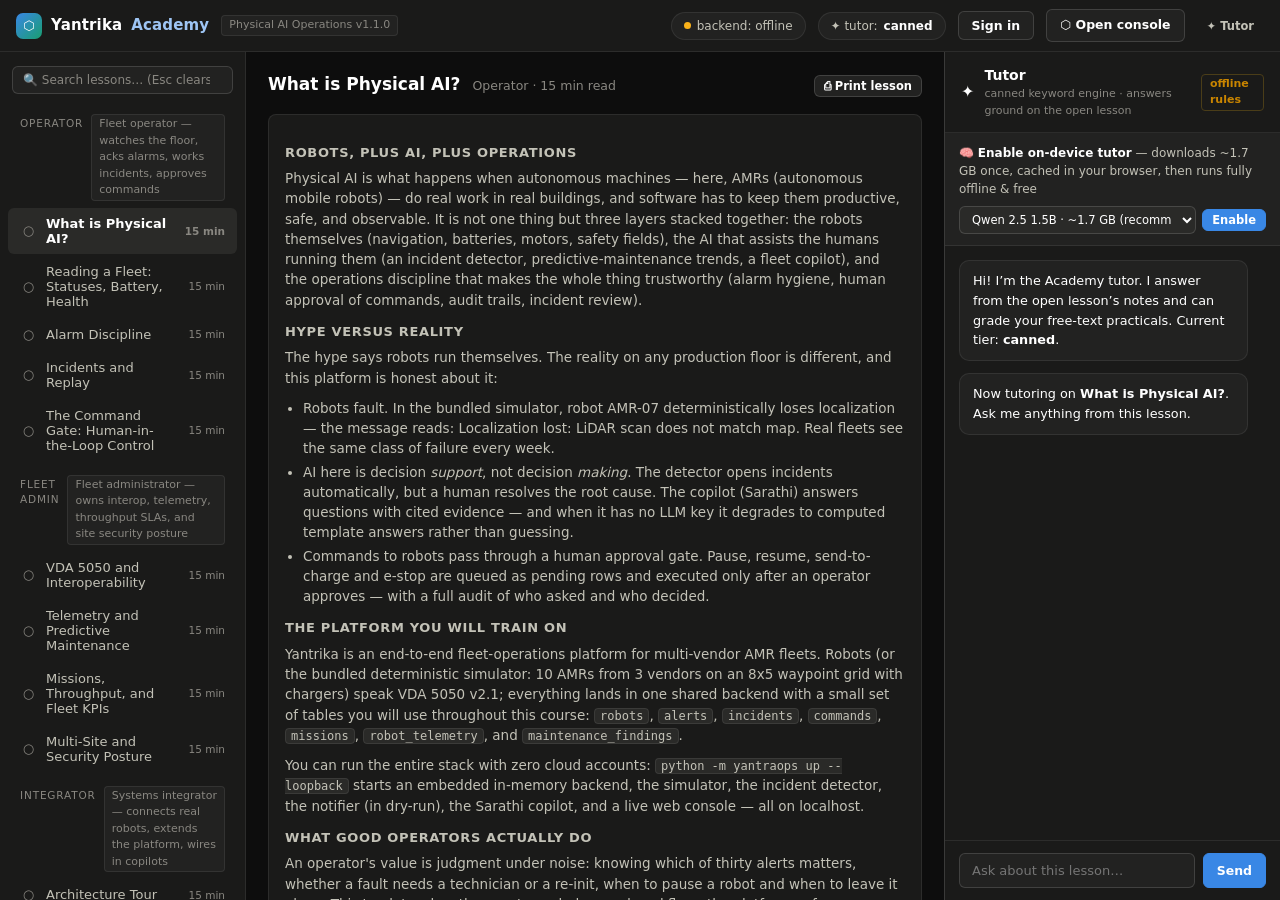
==== commit 3ed605c9: "Rename YantraFleet to Yantrika; new brand assets; runtime config; demo-enable script" ====
--- a/academy/index.html
+++ b/academy/index.html
@@ -1,6 +1,6 @@
 <!DOCTYPE html>
 <!-- ================================================================
-  YantraFleet ACADEMY — learn Physical AI by operating a live fleet
+  Yantrika ACADEMY — learn Physical AI by operating a live fleet
   =================================================================
   CONFIG (all optional — the academy degrades gracefully):
 
@@ -85,7 +85,10 @@
 <head>
 <meta charset="UTF-8">
 <meta name="viewport" content="width=device-width, initial-scale=1.0">
-<title>YantraFleet Academy — Learn Physical AI</title>
+<title>Yantrika Academy — Learn Physical AI</title>
+<link rel="icon" href="/assets/brand/favicon.ico" sizes="any">
+<link rel="icon" href="/assets/brand/icon-mark.svg" type="image/svg+xml">
+<link rel="apple-touch-icon" href="/assets/brand/icon-180.png">
 <style>
 /* ============ Design tokens (shared with the console — dark, ISA-101) ============ */
 :root{
@@ -293,7 +296,7 @@
 <body>
 <div id="app">
 <header>
-  <div class="logo"><div class="mark">⬡</div>YantraFleet <span style="color:#9ec5f4">Academy</span></div>
+  <div class="logo"><div class="mark">⬡</div>Yantrika <span style="color:#9ec5f4">Academy</span></div>
   <span class="pill" id="pack-src">loading pack…</span>
   <div class="spacer"></div>
   <div class="chip" id="chip-backend" title="Live backend used by the practical Verify checks"><span class="dot" id="be-dot" style="background:var(--muted)"></span><span id="be-lbl">backend: probing…</span></div>
@@ -367,7 +370,7 @@
 <script>
 "use strict";
 /* ================================================================
-   YantraFleet Academy — lesson engine + live-backend practicals +
+   Yantrika Academy — lesson engine + live-backend practicals +
    checkride/certificate + pluggable tutor (window.YFTutor).
    Single file, no build step. Content schema: see academy/README.md.
    ================================================================ */
@@ -569,7 +572,7 @@
  ],
  lessons:[
   {id:'pai-101',title:'What is Physical AI?',minutes:8,track:'trk-operator',
-   body_html:'<p><b>Physical AI</b> is software that senses, decides and acts in the real world — warehouse robots, delivery drones, inspection rovers. Unlike a chatbot, a physical agent pays for every mistake in bumped racks, blocked aisles and lost throughput.</p><p>A fleet like YantraFleet’s stitches three loops together: <b>perception</b> (LiDAR, cameras, wheel odometry fused into a position estimate), <b>planning</b> (task allocation and path routing across the fleet) and <b>actuation</b> (motor control with safety interlocks). The operator console you’ll use sits above all three, turning raw telemetry into decisions a human can supervise.</p><ul><li>Robots publish status, battery and position every few seconds.</li><li>Alerts fire when a robot’s confidence or health degrades.</li><li>Operators acknowledge alerts and approve risky commands.</li></ul>',
+   body_html:'<p><b>Physical AI</b> is software that senses, decides and acts in the real world — warehouse robots, delivery drones, inspection rovers. Unlike a chatbot, a physical agent pays for every mistake in bumped racks, blocked aisles and lost throughput.</p><p>A fleet like Yantrika’s stitches three loops together: <b>perception</b> (LiDAR, cameras, wheel odometry fused into a position estimate), <b>planning</b> (task allocation and path routing across the fleet) and <b>actuation</b> (motor control with safety interlocks). The operator console you’ll use sits above all three, turning raw telemetry into decisions a human can supervise.</p><ul><li>Robots publish status, battery and position every few seconds.</li><li>Alerts fire when a robot’s confidence or health degrades.</li><li>Operators acknowledge alerts and approve risky commands.</li></ul>',
    key_points:[
     'Physical AI systems close a sense → decide → act loop in the real world, where errors have physical cost.',
     'Localization fuses LiDAR, cameras and odometry into a position estimate with a confidence score.',
@@ -613,7 +616,7 @@
    tutor_context:'Telemetry triage: handle faults and e-stops first because a stopped robot blocks aisles and forces reroutes, then low battery robots, then degradations. Battery below thirty percent should send a robot to a charger. Motor temperature and vibration trends are predictive maintenance signals: rising vibration sigma with elevated temperature means bearing or drivetrain wear with days of remaining useful life. A localization fault means the robot lost position confidence; check the map for where it stopped, check whether reflectors or racks moved nearby, re-localize from a known anchor, and clear the aisle. Escalate to an incident when throughput drops or multiple robots reroute.'},
 
   {id:'pai-103',title:'Humans in the Loop: Commands & Approvals',minutes:7,track:'trk-operator',
-   body_html:'<p>Autonomy is a dial, not a switch. YantraFleet routes risky robot commands — <code>pause</code>, <code>resume</code>, <code>charge</code>, <code>estop</code> — through a <b>command queue with human approval</b>. The console writes a <i>pending</i> command row; a supervisor approves or rejects it; only then does the robot adapter execute it and stamp the result.</p><p>This gives you an audit trail for free: every command records who requested it, who decided, and what happened. When something goes wrong at 2 a.m., the audit view answers "who told the robot to do that?" in one query.</p>',
+   body_html:'<p>Autonomy is a dial, not a switch. Yantrika routes risky robot commands — <code>pause</code>, <code>resume</code>, <code>charge</code>, <code>estop</code> — through a <b>command queue with human approval</b>. The console writes a <i>pending</i> command row; a supervisor approves or rejects it; only then does the robot adapter execute it and stamp the result.</p><p>This gives you an audit trail for free: every command records who requested it, who decided, and what happened. When something goes wrong at 2 a.m., the audit view answers "who told the robot to do that?" in one query.</p>',
    key_points:[
     'Risky commands go through a pending → approved/rejected → executed pipeline, never straight to the robot.',
     'Every command row records requester, decider and outcome — an audit trail by construction.',
@@ -799,7 +802,7 @@
     }
     if(this._tier==='sarathi'){
       try{
-        const ctx=lessonCtx?`Context — YantraFleet Academy lesson "${lessonCtx.title}": ${lessonCtx.tutor_context||''}\n\nLearner question: `:'';
+        const ctx=lessonCtx?`Context — Yantrika Academy lesson "${lessonCtx.title}": ${lessonCtx.tutor_context||''}\n\nLearner question: `:'';
         const c=new AbortController();const t=setTimeout(()=>c.abort(),4000);
         try{
           const r=await fetch(this.SARATHI_URL+'/ask',{method:'POST',signal:c.signal,
@@ -959,7 +962,7 @@
       <div class="note">${Auth.signedIn()
         ?'progress syncs to '+esc(Auth.email())+' (local copy kept)'
         :'progress lives in this browser (localStorage)'}</div>
-      <div class="note"><span class="pill" id="yf-version" title="YantraFleet release — matches core/yantracore/version.py">YantraFleet v${YF_VERSION}</span></div>
+      <div class="note"><span class="pill" id="yf-version" title="Yantrika release — matches core/yantracore/version.py">Yantrika v${YF_VERSION}</span></div>
     </div>`;
     $('#rail-list').innerHTML=h;
     $$('#rail button.lsn[data-lesson]').forEach(b=>b.addEventListener('click',()=>Lesson.open(b.dataset.lesson)));
@@ -1097,7 +1100,7 @@
 const LessonPrint={
   html(l){
     const track=Content.pack.tracks.find(t=>(t.lesson_ids||[]).includes(l.id));
-    return `<!DOCTYPE html><html lang="en"><head><meta charset="utf-8"><title>${esc(l.title)} — YantraFleet Academy</title><style>
+    return `<!DOCTYPE html><html lang="en"><head><meta charset="utf-8"><title>${esc(l.title)} — Yantrika Academy</title><style>
       body{font-family:system-ui,-apple-system,"Segoe UI",sans-serif;color:#1d1d1b;background:#fff;margin:0;font-size:13.5px;line-height:1.6}
       .page{max-width:760px;margin:0 auto;padding:34px 42px}
       h1{font-size:22px;margin:0 0 2px}
@@ -1116,15 +1119,15 @@
     </style></head><body>
     <div class="toolbar no-print">
       <button id="pl-print">⎙ Print / Save as PDF</button>
-      <span class="hint">YantraFleet Academy · lesson handout</span>
+      <span class="hint">Yantrika Academy · lesson handout</span>
     </div>
     <div class="page">
       <h1 id="pl-title">${esc(l.title)}</h1>
-      <div class="meta">${track?esc(track.title)+' · ':''}${l.minutes||'–'} min read · YantraFleet Academy</div>
+      <div class="meta">${track?esc(track.title)+' · ':''}${l.minutes||'–'} min read · Yantrika Academy</div>
       <div class="body" id="pl-body">${sanitize(l.body_html)}</div>
       ${l.key_points&&l.key_points.length?`<h2>Key points</h2><ul class="kps">${
         l.key_points.map(k=>`<li>${esc(k)}</li>`).join('')}</ul>`:''}
-      <footer><span>Generated by YantraFleet Academy v${YF_VERSION}</span><span>${esc(new Date().toISOString().slice(0,10))}</span></footer>
+      <footer><span>Generated by Yantrika Academy v${YF_VERSION}</span><span>${esc(new Date().toISOString().slice(0,10))}</span></footer>
     </div></body></html>`;
   },
   open(l){
@@ -1306,7 +1309,7 @@
     show('cert');
     $('#v-cert').innerHTML=`
       <div class="cert" id="cert">
-        <div class="brand"><span class="mark">⬡</span>YantraFleet Academy</div>
+        <div class="brand"><span class="mark">⬡</span>Yantrika Academy</div>
         <h2>Certificate of Completion</h2>
         <div class="sub2">${esc(d.checkride)} — practical checkride, verified against a live fleet backend</div>
         <div class="name" id="cert-holder">${esc(d.name)}</div>
@@ -1320,7 +1323,7 @@
         </div>
         <div class="code">Verification code <b id="cert-code">${esc(d.code)}</b> — deterministic hash of name + date + score; recompute to verify.</div>
         ${d.recorded?`<div class="code" id="cert-recorded">✓ Recorded to your account — <b>${esc(d.recorded)}</b></div>`:''}
-        <div class="foot">Demo credential issued client-side by the YantraFleet Academy sample app. Unsigned — not a claim of accreditation.</div>
+        <div class="foot">Demo credential issued client-side by the Yantrika Academy sample app. Unsigned — not a claim of accreditation.</div>
       </div>
       <div class="cert-actions no-print">
         <button class="btn primary" id="btn-print">⎙ Print certificate</button>
@@ -1343,7 +1346,7 @@
       type:['VerifiableCredential','OpenBadgeCredential'],
       name:d.checkride,
       issuer:{id:'https://yantrafleet.example/academy',type:['Profile'],
-        name:'YantraFleet Academy (demo)',description:'Sample learning app — demo issuer, not accredited'},
+        name:'Yantrika Academy (demo)',description:'Sample learning app — demo issuer, not accredited'},
       validFrom:d.date+'T00:00:00Z',
       credentialSubject:{
         type:['AchievementSubject'],
@@ -1639,7 +1642,7 @@
       ready:()=>!!self.engine,
       async ask(question,lessonCtx,onToken){
         try{
-          const sys='You are Guru, the YantraFleet Academy tutor. Answer ONLY from the LESSON section; if not covered, say you do not know and suggest asking Sarathi.\n\nLESSON:\n'+self._lessonText(lessonCtx);
+          const sys='You are Guru, the Yantrika Academy tutor. Answer ONLY from the LESSON section; if not covered, say you do not know and suggest asking Sarathi.\n\nLESSON:\n'+self._lessonText(lessonCtx);
           const out=await self.engine.chat.completions.create({
             messages:[{role:'system',content:sys},{role:'user',content:String(question)}],
             temperature:0.2,stream:true});
@@ -1663,7 +1666,7 @@
         try{
           const rub=(Array.isArray(rubric)?rubric:[]).map(String);
           const q=lessonCtx&&lessonCtx.practical&&lessonCtx.practical.verify?String(lessonCtx.practical.verify.prompt||''):'';
-          const sys='You are Guru, grading a learner\'s free-text answer for the YantraFleet Academy. '+
+          const sys='You are Guru, grading a learner\'s free-text answer for the Yantrika Academy. '+
             'Respond with ONLY a JSON object: {"score": <number 0..1>, "hits": [<rubric strings the answer covers>], "feedback": "<2-3 sentences of coaching>"}. '+
             'Example — rubric: ["Faults first","Check battery"], answer: "I would triage the fault before anything, battery can wait." -> '+
             '{"score":0.5,"hits":["Faults first"],"feedback":"Good triage order. You skipped the battery check: low cells still need a charger plan."}';
